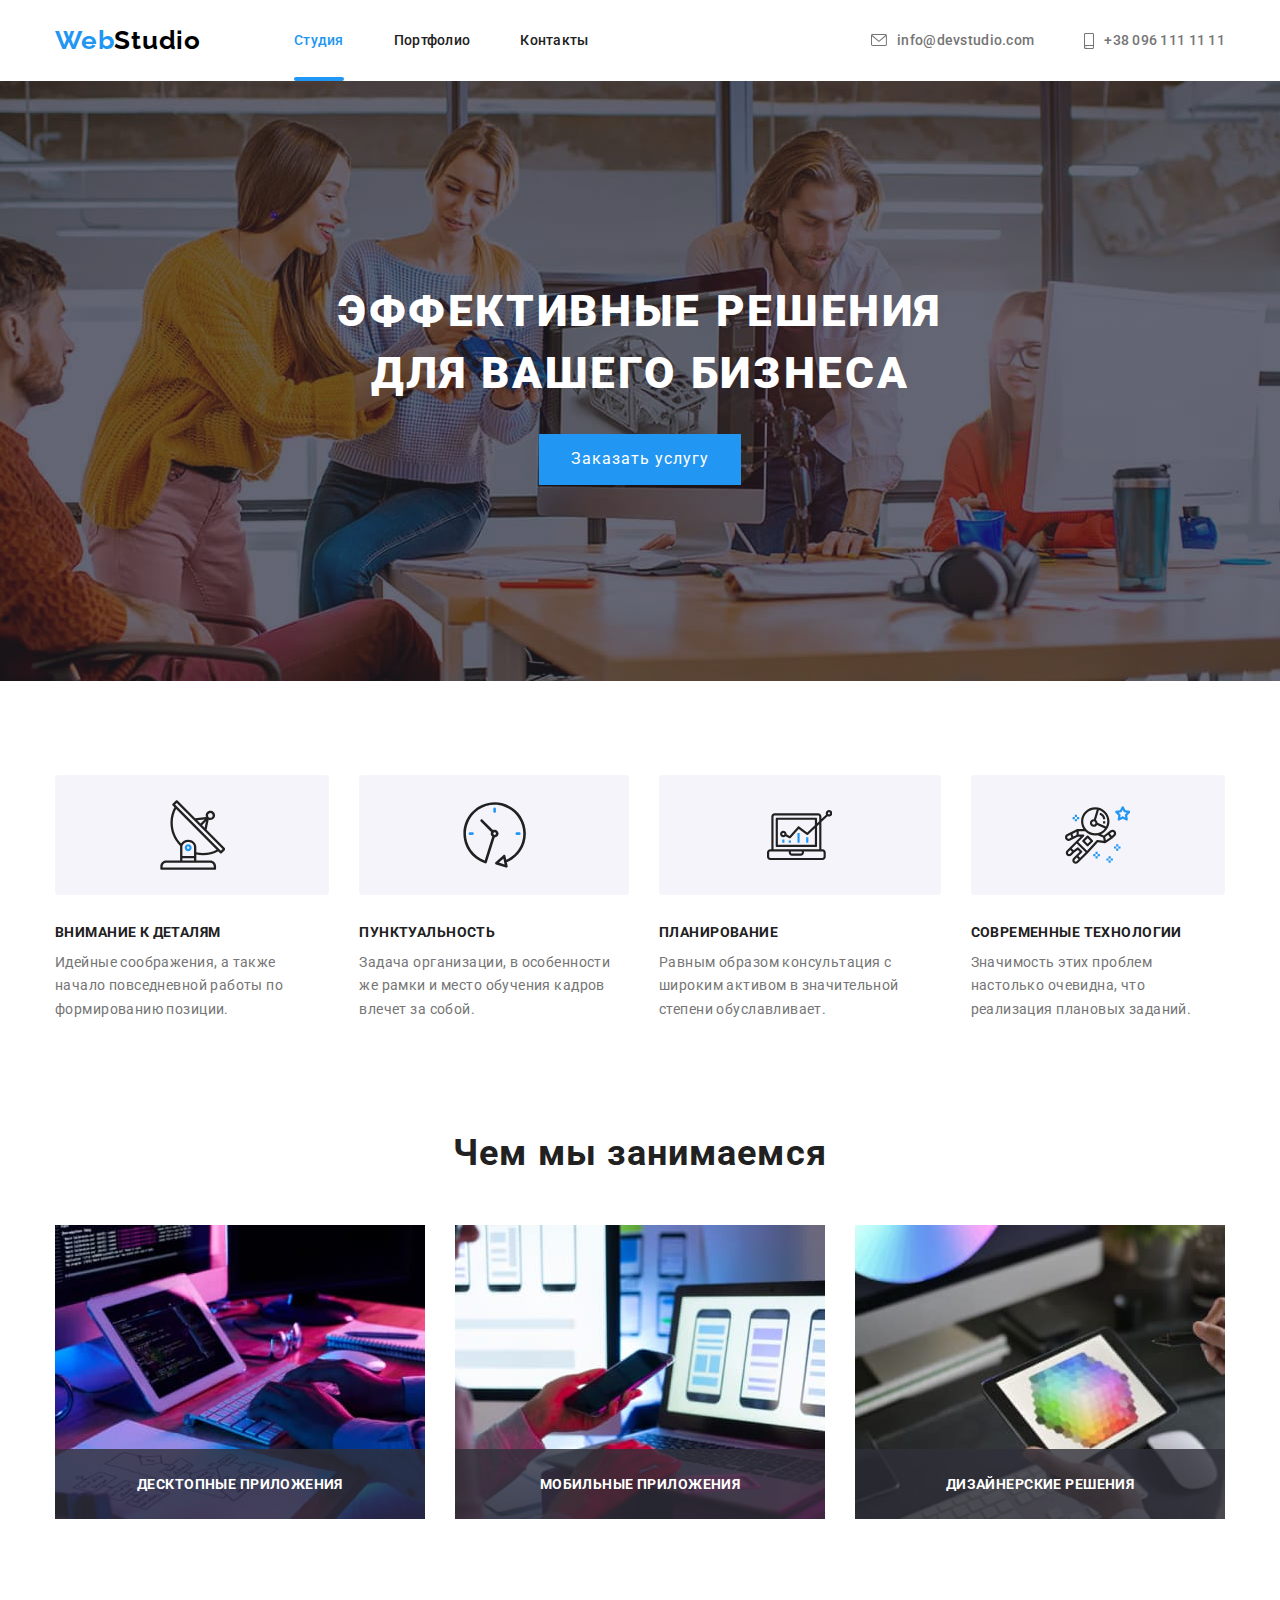
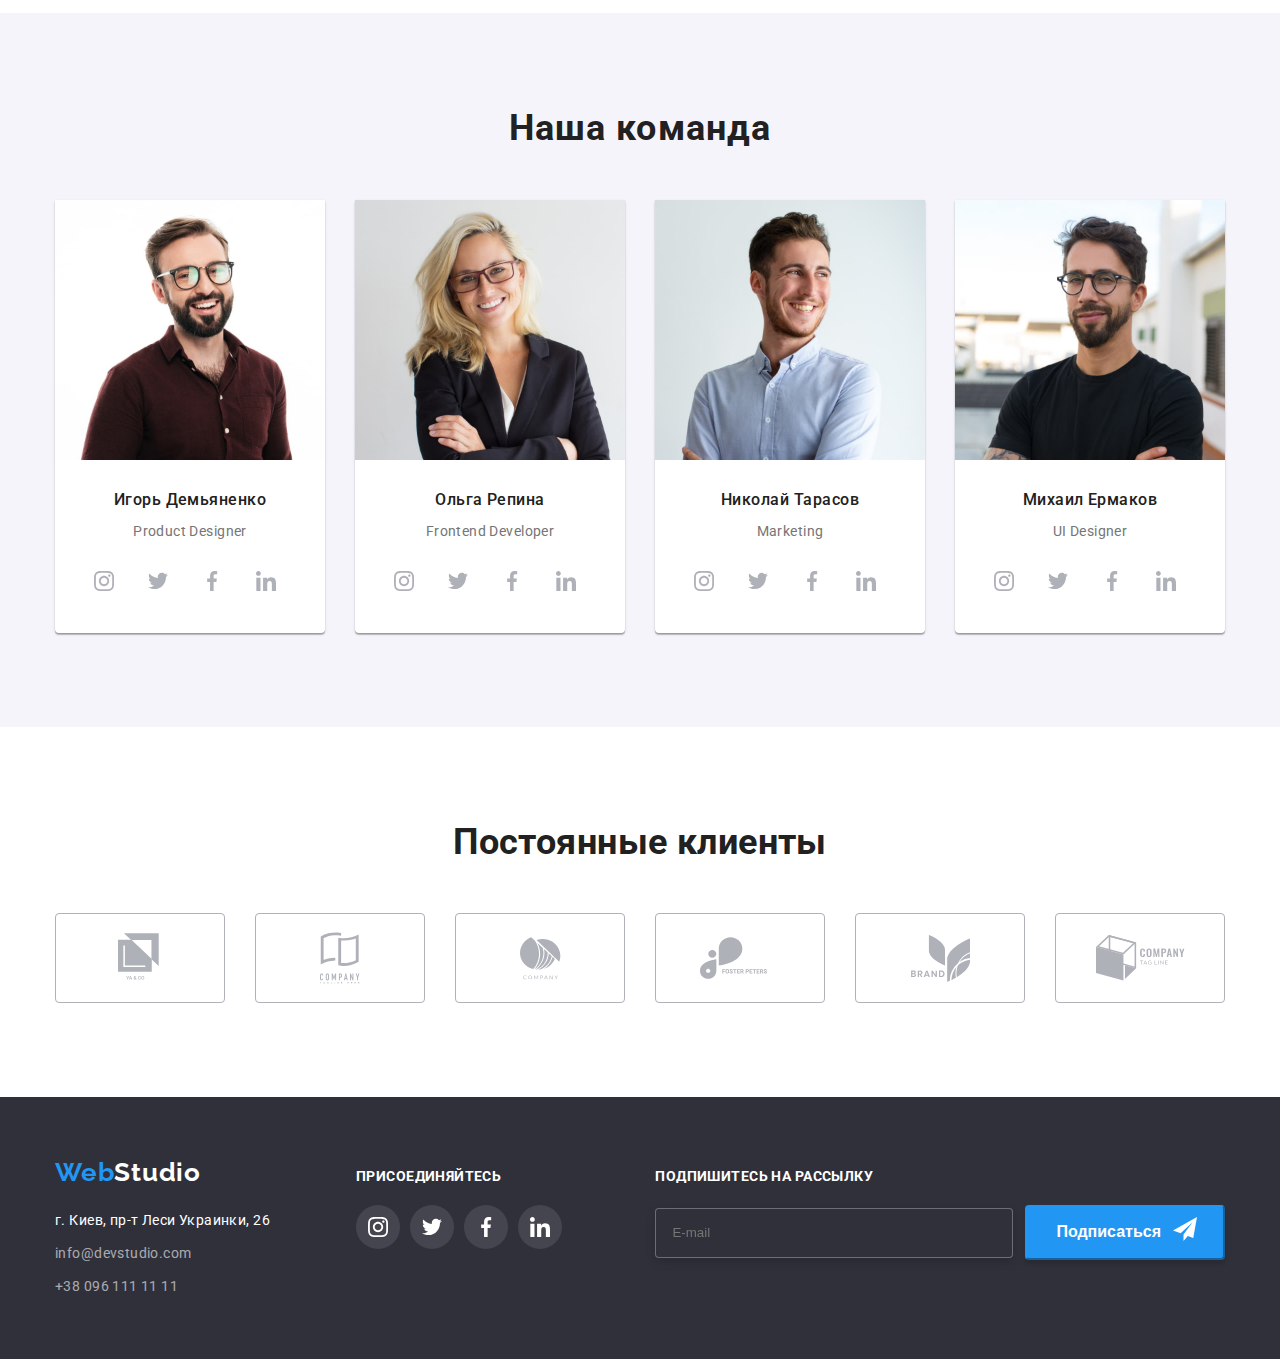
==== index.html @ 31261e6a "start" ====
<!DOCTYPE html>
<html lang="ru">

<head>
    <meta charset="UTF-8">
    <meta name="viewport" content="width=device-width, initial-scale=1.0">
    <link rel="stylesheet" href="node_modules/modern-normalize/modern-normalize.css">
    <link rel="preconnect" href="https://fonts.gstatic.com">
    <link rel="stylesheet"
        href="https://fonts.googleapis.com/css2?family=Oleo+Script&family=Raleway:wght@700&family=Roboto:wght@400;500;700;900&display=swap">
    <link rel="stylesheet" href="./CSS/style.css">
    <title>Cтудия</title>
</head>

<body>
    <!--Шапка сторінки-->
    <header class="header">
        <div class="conteiner">
            <nav class="nav-conteiner">
                <a class="logo-header" href="/"><span class="logo-web">Web</span><span
                        class="logo-studio">Studio</span></a>
                <ul class="nav-links site-nav">
                    <li class="item"><a class="link-header current " href="./index.html">Студия</a></li>
                    <li class="item"><a class="link-header" href="./Portfolio.html">Портфолио</a></li>
                    <li class="item"><a class="link-header" href="">Контакты</a></li>
                </ul>
            </nav>
            <ul class="contacts">
                <li class="item-contacts"><a class="link-contacts" href="mailto:info@devstudio.com">
                        <svg class="item-contacts mailto-icon">
                            <use href="./img/symbol-defs.svg#icon-envelope-hover"></use>
                        </svg>info@devstudio.com</a></li>
                <li class="item-contacts"><a class="link-contacts" href="tell:+380961111111">
                        <svg class="icon-tell">
                            <use href="./img/symbol-defs.svg#icon-smartphone"></use>
                        </svg>+38 096 111 11 11</a></li>
            </ul>
        </div>
    </header>
    <!--Заголовок-->
    <main>
        <section class="hero">
            <div class=" hero-conteiner">
                <div class="heading-conteiner">
                    <h1 class="hero-main">Эффективные решения<br>для вашего бизнеса</h1>
                    <button class="button" type="button" data-modal-open>Заказать услугу</button>
                </div>                
            </div>
        </section>
        <!-- Наші переваги -->
        <section class="advantage">
            <div class="conteiner ">
                <h2 class="visually-hidden"></h2>
                <ul class="advantage-list">
                    <li class="advantage-item">
                        <div class="icon-conteiner">
                            <svg class="icon-advantage">
                                <use href="./img/symbol-defs.svg#icon-Group"></use>
                            </svg>
                        </div>
                        <h3 class="advantage-title">Внимание к деталям</h3>
                        <p class="advantage-essence text">Идейные соображения, а также начало повседневной работы по
                            формированию позиции.</p>
                    </li>
                    <li class="advantage-item">
                        <div class="icon-conteiner">
                            <svg class="icon-advantage">
                                <use href="./img/symbol-defs.svg#icon-clock-1"></use>
                            </svg>
                        </div class="icon-conteiner">
                        <h3 class="advantage-title">Пунктуальность</h3>
                        <p class=" advantage-essence text">Задача организации, в особенности же рамки и место обучения
                            кадров влечет за собой.</p>
                    </li>
                    <li class="advantage-item">
                        <div class="icon-conteiner">
                            <svg class="icon-advantage">
                                <use href="./img/symbol-defs.svg#icon-diagram-1"></use>
                            </svg>
                        </div>
                        <h3 class="advantage-title">Планирование</h3>
                        <p class="advantage-essence text">Равным образом консультация с широким активом в значительной
                            степени обуславливает.</p>
                    </li>
                    <li class="advantage-item">
                        <div class="icon-conteiner">
                            <svg class="icon-advantage">
                                <use href="./img/symbol-defs.svg#icon-astronaut-1"></use>
                            </svg>
                        </div>
                        <h3 class="advantage-title">Современные технологии</h3>
                        <p class="advantage-essence text">Значимость этих проблем настолько очевидна, что реализация
                            плановых заданий.</p>
                    </li>
                </ul>
            </div>
        </section>
        <!-- Чим ми займаємось -->
        <section class="conteiner-work">
            <div class="conteiner conteiner-img">
                <h2 class="work">Чем мы занимаемся</h2>
                <ul class="conteiner-list">
                    <li class="conteiner-item">
                        <div  class="product-actions">
                            <img class="img-example" src="./img/Чем ми занимаємось_1.jpg" width="370" alt="печатає" />                        
                            <h3 class="example">Десктопные приложения</h3>
                        </div>
                    </li>
                    <li class="conteiner-item">
                        <div class="product-actions">
                            <img class="img-example" src="./img/Чем ми занимаємось_2.jpg" width="370" alt="телефон в руках" />                        
                            <h3 class="example">Мобильные приложения</h3>
                        </div>
                    </li>
                    <li class="conteiner-item">
                        <div class="product-actions">
                            <img class="img-example" src="./img/Чем ми занимаємось_3.jpg" width="370" alt="цвітова гама" />                       
                            <h3 class="example">Дизайнерские решения</h3>
                        </div>
                    </li>
                </ul>
            </div>
        </section>
        <section class="team">
            <div class="workers">
                <h2 class="our-team-hidden our-team ">Наша команда</h2>
                <ul class="team-list">
                    <li class="team-hero">
                        <img class="foto" src="./img/наша команда_1.jpg" width="270" alt="Бородатий мужчина" />
                        <h3 class="name">Игорь Демьяненко</h3>
                        <p class="text">Product Designer</p>
                        <div class="network-conteiner">
                            <ul class="team-icons">
                                <li><a class="icon-link" href="#">
                                        <svg class="icon-network">
                                            <use href="./img/symbol-defs.svg#icon-instagram-2"></use>
                                        </svg>
                                    </a>
                                </li>
                                <li><a class="icon-link" href="#">
                                        <svg class="icon-network">
                                            <use href="./img/symbol-defs.svg#icon-twitter-1"></use>
                                        </svg>
                                    </a>
                                </li>
                                <li><a class="icon-link" href="#">
                                        <svg class="icon-network">
                                            <use href="./img/symbol-defs.svg#icon-facebook-1"></use>
                                        </svg>
                                    </a>
                                </li>
                                <li><a class="icon-link" href="#">
                                        <svg class="icon-network">
                                            <use href="./img/symbol-defs.svg#icon-linkedin-1"></use>
                                        </svg>
                                    </a>
                                </li>
                            </ul>
                        </div>
                    </li>
                    <li class="team-hero">
                        <img class="foto" src="./img/наша команда_4.jpg" width="270" alt="Женщина" />
                        <h3 class="name">Ольга Репина</h3>
                        <p class="text">Frontend Developer</p>
                        <div class="network-conteiner">
                            <ul class="team-icons">
                                <li><a class="icon-link" href="#">
                                        <svg class="icon-network">
                                            <use href="./img/symbol-defs.svg#icon-instagram-2"></use>
                                        </svg>
                                    </a>
                                </li>
                                <li><a class="icon-link" href="#">
                                        <svg class="icon-network">
                                            <use href="./img/symbol-defs.svg#icon-twitter-1"></use>
                                        </svg>
                                    </a>
                                </li>
                                <li><a class="icon-link" href="#">
                                        <svg class="icon-network">
                                            <use href="./img/symbol-defs.svg#icon-facebook-1"></use>
                                        </svg>
                                    </a>
                                </li>
                                <li><a class="icon-link" href="#">
                                        <svg class="icon-network">
                                            <use href="./img/symbol-defs.svg#icon-linkedin-1"></use>
                                        </svg>
                                    </a>
                                </li>
                            </ul>
                        </div>
                    </li>
                    <li class="team-hero">
                        <img class="foto" src="./img/наша команда_3.jpg" width="270" alt="Маркетолог" />
                        <h3 class="name">Николай Тарасов</h3>
                        <p class="text">Marketing</p>
                        <div class="network-conteiner">
                            <ul class="team-icons">
                                <li><a class="icon-link" href="#">
                                        <svg class="icon-network">
                                            <use href="./img/symbol-defs.svg#icon-instagram-2"></use>
                                        </svg>
                                    </a>
                                </li>
                                <li><a class="icon-link" href="#">
                                        <svg class="icon-network">
                                            <use href="./img/symbol-defs.svg#icon-twitter-1"></use>
                                        </svg>
                                    </a>
                                </li>
                                <li><a class="icon-link" href="#">
                                        <svg class="icon-network">
                                            <use href="./img/symbol-defs.svg#icon-facebook-1"></use>
                                        </svg>
                                    </a>
                                </li>
                                <li><a class="icon-link" href="#">
                                        <svg class="icon-network">
                                            <use href="./img/symbol-defs.svg#icon-linkedin-1"></use>
                                        </svg>
                                    </a>
                                </li>
                            </ul>
                        </div>
                    </li>
                    <li class="team-hero">
                        <img class="foto" src="./img/наша команда_2.jpg" width="270" alt="Інженер" />
                        <h3 class="name">Михаил Ермаков</h3>
                        <p class="text">UI Designer</p>
                        <div class="network-conteiner">
                            <ul class="team-icons">
                                <li><a class="icon-link" href="#">
                                        <svg class="icon-network">
                                            <use href="./img/symbol-defs.svg#icon-instagram-2"></use>
                                        </svg>
                                    </a>
                                </li>
                                <li><a class="icon-link" href="#">
                                        <svg class="icon-network">
                                            <use href="./img/symbol-defs.svg#icon-twitter-1"></use>
                                        </svg>
                                    </a>
                                </li>
                                <li><a class="icon-link" href="#">
                                        <svg class="icon-network">
                                            <use href="./img/symbol-defs.svg#icon-facebook-1"></use>
                                        </svg>
                                    </a>
                                </li>
                                <li><a class="icon-link" href="#">
                                        <svg class="icon-network">
                                            <use href="./img/symbol-defs.svg#icon-linkedin-1"></use>
                                        </svg>
                                    </a>
                                </li>
                            </ul>
                        </div>
                    </li>
                </ul>
            </div>
        </section>
        <section class="clients">
            <div class="conteiner conteiner-client">
                <h2 class="client-title">Постоянные клиенты</h2>
                <ul class="client-list">
                    <li class="client-item">
                        <a class="client-link" href="#">
                            <svg class="logotype" width="45" height="50">
                                <use href="./img/symbol-defs.svg#icon-logo-1"></use>
                            </svg>
                            </a>
                    </li>
                    <li class="client-item">
                        <a class="client-link" href="#">
                            <svg class="logotype" width="40" height="52">
                                <use href="./img/symbol-defs.svg#icon-logo-2"></use>
                            </svg>
                            </a>
                    </li>
                    <li class="client-item">
                        <a class="client-link" href="#">
                            <svg class="logotype" width="41" height="43">
                                <use href="./img/symbol-defs.svg#icon-logo-3"></use>
                            </svg>
                            </a>
                    </li>
                    <li class="client-item">
                        <a class="client-link" href="#">
                            <svg class="logotype" width="80" height="43">
                                <use href="./img/symbol-defs.svg#icon-logo-4"></use>
                            </svg>
                            </a>
                    </li>
                    <li class="client-item">
                        <a class="client-link" href="#">
                            <svg class="logotype" width="59" height="47">
                                <use href="./img/symbol-defs.svg#icon-logo-5"></use>
                            </svg>
                            </a>
                    </li>
                    <li class="client-item">
                        <a class="client-link" href="#">
                            <svg class="logotype" width="89" height="46">
                                <use href="./img/symbol-defs.svg#icon-logo-6"></use>
                            </svg>
                            </a>
                    </li>
                </ul>
            </div>
        </section>
    </main>
    <!--Футер-->
    <footer class="footer">
        <div class="conteiner conteiner-footer">
            <div class="conteiner-logo">
                <a class="logo-footer" href="/"><span class="logo-web">Web</span><span class="logo">Studio</span></a><br>
                <address class="address">
                    г. Киев, пр-т Леси Украинки, 26
                </address>
                <!-- Контакти -->
                <ul>
                    <li class="mailto"><a class="link-footer " href="mailto:info@devstudio.com">info@devstudio.com</a></li>
                    <li><a class="link-footer" href="tell:+380961111111">+38 096 111 11 11</a></li>
                </ul>
            </div>
            <div class="conteiner-join">
                <p class="join-tatile">присоединяйтесь</p>
                <ul class="joim-item">
                    <li>
                        <a class="icon-link icon-join" href="#">
                            <svg class="icon-network">
                                <use href="./img/symbol-defs.svg#icon-instagram-2"></use>
                            </svg>
                        </a>
                    </li>
                    <li>
                        <a class="icon-link  icon-join" href="#">
                            <svg class="icon-network">
                                <use href="./img/symbol-defs.svg#icon-twitter-1"></use>
                            </svg>
                        </a>
                    </li>
                    <li>
                        <a class="icon-link  icon-join" href="#">
                            <svg class="icon-network">
                                <use href="./img/symbol-defs.svg#icon-facebook-1"></use>
                            </svg>
                        </a>
                    </li>
                    <li>
                        <a class="icon-link  icon-join" href="#">
                            <svg class="icon-network">
                                <use href="./img/symbol-defs.svg#icon-linkedin-1"></use>
                            </svg>
                        </a>
                    </li>
                </ul>
            </div>
            <div class="conteiner-sign">
                <p class="join-tatile">Подпишитесь на рассылку</p>
                <form class="form">
                    <label class="label-text">
                        <div class="imput"><input class="imput-text" type="email" name="username" placeholder="E-mail" /></div>
                    </label>
                <div class="button-sign"><button class="button-futter" type="submit"><p class="sign">Подписаться</p></button>
                    <svg class="icon-fotter" width="24" height="24">
                        <use href="./img/symbol-defs.svg#icon-icon-send-1"></use>
                    </svg>
                </div>
            </div> 
        </div>
    </footer>
    <div class="backdrop is-hidden "data-modal>
        <div class="modal">
            <button class="close" data-modal-close>
                <svg class="close-icon" height="11" width="11">
                    <use href="./img/symbol-defs.svg#icon-vector"></use>
                </svg>
            </button>
            <h2 class="modal-text">Оставьте свои данные, мы вам перезвоним</h2> 
            <div class="form-conteiner">
                <form class="modal-form">
                    <label>
                        <div class="name-text">Имя</div>
                        <div class="imput-conteiner">
                            <input class="imput-modal" type="text" name="usename">
                            <svg class="icon-modal" >
                                <use href="./img/symbol-defs.svg#icon-person-black-18dp-1-1"></use>
                            </svg>
                        </div>
                    </label>
                    <div class="conteiner-tel">
                        <label class="label-conteiner">
                            <div class="name-text">Телефон</div>
                            <div class="imput-conteiner">
                                <input class="imput-modal" type="tel" name="tel">
                                <svg class="icon-modal" >
                                    <use href="./img/symbol-defs.svg#icon-phone-black-18dp-1-1"></use>
                                </svg>
                            </div>
                        </label>
                    </div>
                    <div class="conteiner-email">
                        <label>
                            <div class="name-text">Почта</div>
                            <div class="imput-conteiner">
                                <input class="imput-modal" type="mail" name="mail">
                                <svg class="icon-modal" >
                                    <use href="./img/symbol-defs.svg#icon-email-black-18dp-1-1"></use>
                                </svg>
                            </div>
                        </label> </div>
                    <div class="conteiner-feedbeck">
                        <label>
                            <div class="name-text">Комментарий</div> 
                            <textarea class="textarea" name="feedback" rows="8" placeholder="Введите текст"></textarea>
                        </label>
                    </div>
                        <label class="label-checkbox"> 
                            <input  type="checkbox" name="checkbox"  class="old-checkbox visually-hidden "/>
                            <span class="checkbox-icon"></span>
                            <span class="text-p">Соглашаюсь с рассылкой и принимаю <a class="agreement-link" href="">Условия договора</a></span>   
                        </label>
                    <div class="button-modal"><button class="button-submit" type="submit">
                            <p class="sign">Отправить</p>
                        </button>
                    </div>                
                </form>
            </div>
        </div>
    </div>
    <script src="./js/modal.js"></script>
</body>

</html>
---- CSS/style.css ----
:root {
  /*колір тексту*/
  --main-text-color: #212121;
  --secondary-text-color: #757575;
  --accent-text-color: #2196f3;
  --bgc-accent-text-color: #ffffff;
  --footer-addressbox-text-color: rgba(255, 255, 255, 0.6);
  /*колір фону*/
  --button-bgc: #2196f3;
  --main-bgc: #e5e5e5;
  --secondary-bgc: #f5f4fa;
  --accent-bgc: #2f303a;
  --header-bgc: #ffffff;
}

body {
  background-color: var(--header-bgc);
  color: var(--main-text-color);
  font-family: "Roboto", sans-serif;
  font-size: 14px;
  line-height: 1.71;
  letter-spacing: 0.03em;
  text-transform: none;
  margin: 0;
}

/*--------------------------------------Скрить заголовки h2 і h1-----------------------------------*/
.visually-hidden {
  position: absolute;
  clip: rect(0 0 0 0);
  width: 1px;
  height: 1px;
  margin: -1px;
}
/*--------------------------------------------Общі значення----------------------------------*/
li {
  list-style: none;
}

a {
  text-decoration: none;
}

h1,
h2,
h3,
p {
  margin-top: 0px;
  margin-bottom: 0px;
}

ul {
  margin: 0;
  padding: 0;
  list-style: none;
}

/*--------------------------------------header----------------------------------------------*/
.conteiner {
  display: flex;
  align-items: center;
  width: 1200px;
  padding-left: 15px;
  padding-right: 15px;
  margin-left: auto;
  margin-right: auto;
}

.header {
  display: block;
  padding-top: 25px;
  padding-bottom: 25px;
}

.nav-conteiner {
  display: flex;
  align-items: center;
}

.logo-header {
  font-family: "Raleway";
  font-style: normal;
  font-weight: 700;
  font-size: 26px;
  line-height: 1.2;
  letter-spacing: 0.03em;

  margin-right: 93px;
  margin-left: 0px;
}
.logo-web {
  color: var(--accent-text-color);
}
.logo-studio {
  color: black;
}

.nav-links {
  display: flex;
}

.nav-links > .item:not(:last-child) {
  margin-right: 50px;
}

.site-nav.link-header.current {
  color: var(--accent-text-color);
}

.link-header {
  color: var(--main-text-color);
  font-style: normal;
  font-weight: 500;
  font-size: 14px;
  line-height: 1.14;
  letter-spacing: 0.02em;
  position: relative;
  padding: 33px 0;
}

.link-header:hover,
.link-header:focus {
  color: var(--accent-text-color);
}

.link-contacts {
  color: var(--secondary-text-color);
  font-weight: 500;
  font-size: 14px;
  line-height: 1.1;
  letter-spacing: 0.02em;
  display: flex;
  align-items: center;
}

.link-header::after {
  content: "";

  position: absolute;
  bottom: 0;
  left: 0;
  display: block;
  width: 100%;
  height: 4px;
  border-radius: 2px;
  background-color: var(--button-bgc);
  opacity: 0;

  transition: all 250ms cubic-bezier(0.4, 0, 0.2, 1);
}

.current.link-header::after {
  opacity: 1;
}

.link-contacts:hover,
.link-contacts:focus {
  color: var(--accent-text-color);
  transition: all 250ms cubic-bezier(0.4, 0, 0.2, 1);
}

.link-header.current {
  color: var(--accent-text-color);
}

.contacts {
  display: flex;
  margin-left: auto;
}
.item-contacts:not(:last-child) {
  margin-right: 50px;
}

.page-header {
  border-bottom: 1px solid #ececec;
  display: block;
}

.mailto-icon {
  width: 16px;
  height: 12px;
  margin-right: 10px;
  fill: currentColor;
}

.icon-tell {
  width: 10px;
  height: 16px;
  margin-right: 10px;
  fill: currentColor;
}

/*--------------------------------------hero--------------------------------------------*/

.hero-conteiner {
  margin: 0 auto;
  max-width: 1600px;
}

.hero {
  background: var(--accent-bgc);
  padding: 0;
}
.hero .hero-conteiner {
  background-image: linear-gradient(
      to top left,
      rgba(47, 48, 58, 0.4),
      rgba(47, 48, 58, 0.4)
    ),
    url(../img/Герой.jpg);
  background-position: center;
  height: 600px;
  padding: 200px;
}

.heading-conteiner {
  width: 695px;
  text-align: center;
  margin: 0 auto;
}

.hero-main {
  color: var(--bgc-accent-text-color);
  font-style: normal;
  font-weight: 900;
  font-size: 44px;
  line-height: 1.4;
  letter-spacing: 0.06em;
  text-transform: uppercase;
  margin-bottom: 30px;
}

.button {
  background-color: var(--accent-text-color);
  color: var(--bgc-accent-text-color);
  border-color: #2196f3;
  font-family: inherit;
  font-style: normal;
  font: weight 700;
  font-size: 16px;
  line-height: 1.9;
  align-items: center;
  letter-spacing: 0.06em;
  border-style: none;

  padding-top: 10px;
  padding-right: 32px;
  padding-bottom: 10px;
  padding-left: 32px;
  outline-color: #2196f3;
  cursor: pointer;
}

/*---------------------------наші переваги------------------------------*/

.advantage {
  padding-top: 94px;
}

.advantage-list {
  display: flex;
  padding-left: 0;
}

.advantage-title {
  margin-top: 30px;
  padding: 0;
  margin-bottom: 10px;
}

.advantage-item {
  width: calc((100%-90px) / 4);
  margin-right: 30px;
}

.advantage-item:nth-child(4n) {
  margin-right: 0;
}

.advantage-essence {
  padding: 0;
  margin: 0;
}

.icon-advantage {
  width: 65.32px;
  height: 70px;
}

.icon-conteiner {
  background: #f5f4fa;
  border-radius: 4px;
  display: flex;
  justify-content: center;
  padding-top: 25px;
  padding-bottom: 25px;
}
/*----------------------------------------Чем ми занимаемся------------------------------*/
.conteiner-work {
  padding-top: 94px;
  padding-bottom: 94px;
  display: block;
}

.work {
  color: var(--main-text-color);
  text-align: center;
  font-style: normal;
  font-weight: 700;
  font-size: 36px;
  line-height: 1.2;
  letter-spacing: 0.03em;
  margin-bottom: 50px;
  display: block;
}

.conteiner-img {
  display: block;
}

.conteiner-list {
  display: flex;
  margin-top: 0;
  margin-bottom: 0;
}

.conteiner-item:not(:last-child) {
  margin-right: 30px;
}

.product-actions {
  position: relative;
}

.product-actions > .example {
  position: absolute;

  font-family: "Roboto";
  font-style: normal;
  font-weight: bold;
  font-size: 14px;
  line-height: 16px;
  text-align: center;
  letter-spacing: 0.03em;
  text-transform: uppercase;
  color: #ffffff;

  padding: 27px 0;

  width: 100%;
  height: 70px;

  background: rgba(47, 48, 58, 0.8);

  bottom: 0;
  right: 0;
  margin: 0;
}

.img-example {
  display: block;
}

/*------------------------------------------команда-------------------------------------*/
.team {
  background: var(--secondary-bgc);
  padding-top: 94px;
  padding-bottom: 94px;
}
.our-team {
  color: var(--main-text-color);
  font-style: normal;
  font-weight: 700;
  font-size: 36px;
  line-height: 1.2;
  text-align: center;
  letter-spacing: 0.03em;
}

h3 {
  color: var(--main-text-color);
  font-weight: 700;
  font-size: 14px;
  line-height: 1.1;
  letter-spacing: 0.03em;
  text-transform: uppercase;
}

.text {
  color: var(--secondary-text-color);
  font-style: normal;
  font-weight: 400;
  font-size: 14px;
  line-height: 1.7;
  letter-spacing: 0.03em;
  padding-bottom: 16px;
}

.team-hero {
  background: url(4853.jpg);
  border-radius: 0px;
  text-align: center;
}
.name {
  font-style: normal;
  font-weight: 500;
  font-size: 16px;
  line-height: 1.2;
  text-align: center;
  letter-spacing: 0.03em;
  text-transform: capitalize;
  margin-bottom: 10px;
}

.workers {
  display: block;
  width: 1200px;
  padding-left: 15px;
  padding-right: 15px;
  margin-left: auto;
  margin-right: auto;
}

.our-team-hidden {
  display: block;
  margin-bottom: 50px;
}

.team-list {
  display: flex;
}

.team-hero:not(:last-child) {
  margin-right: 30px;
}

* {
  box-sizing: border-box;
}

.foto {
  display: block;
  max-width: 100%;
  height: auto;
  margin-bottom: 30px;
}

.team-hero {
  width: 270px;
  margin-left: auto;
  margin-right: auto;
  background: #ffffff;
  box-shadow: 0px 1px 3px rgba(0, 0, 0, 0.12), 0px 1px 1px rgba(0, 0, 0, 0.14),
    0px 2px 1px rgba(0, 0, 0, 0.2);
  border-radius: 0px 0px 4px 4px;
}

.card.flex-start-aligned {
  align-items: flex-start;
}
.team-icons {
  display: inline-flex;
  justify-content: center;
}

.icon-network {
  width: 20px;
  height: 20px;

  fill: currentColor;
}

.icon-link {
  display: inline-flex;
  width: 44px;
  height: 44px;
  border-radius: 50%;
  align-items: center;
  background-position: center;
  justify-content: center;
  color: #afb1b8;
  margin-right: 10px;
}

.icon-link:hover,
.icon-link:focus {
  background-color: var(--accent-text-color);
  color: #ffffff;
  transition: all 250ms cubic-bezier(0.4, 0, 0.2, 1);
}

.network-conteiner {
  padding-bottom: 30px;
  display: flex;
  justify-content: center;
}

/*--------------------------------Клієнти--------------------------------*/

.clients {
  padding-top: 94px;
  padding-bottom: 94px;
}

.client-title {
  font-weight: 700;
  font-size: 36px;
  line-height: 1.17;
  text-align: center;
}

.conteiner-client {
  display: block;
}

.client-list {
  display: flex;
  justify-content: space-between;
  align-items: center;
  margin-top: 50px;
}

.client-link {
  display: inline-flex;
  justify-content: center;
  align-items: center;
  width: 170px;
  height: 90px;
  border: 1px solid #afb1b8;
  border-radius: 4px;

  fill: #afb1b8;
}

.client-link:hover,
.logotype:hover,
.client-link:focus,
.logotype:focus {
  border-color: 1px solid var(--button-bgc);
  color: var(--button-bgc);
  outline: none;
  fill: var(--button-bgc);

  transition: all 250ms cubic-bezier(0.4, 0, 0.2, 1);
}

/*-------------------------------Footer------------------------------------*/
.footer {
  background-color: var(--accent-bgc);
  font-size: 14px;
  line-height: 1.7;
  padding-top: 60px;
  padding-bottom: 60px;
}

.conteiner-footer {
  display: block;
}

.logo {
  color: var(--bgc-accent-text-color);
}

.logo-footer {
  font-family: "Raleway";
  font-style: normal;
  font-weight: 700;
  font-size: 26px;
  line-height: 1.2;
  letter-spacing: 0.03em;
  margin-bottom: 20px;
}

.address {
  color: var(--bgc-accent-text-color);
  font-style: normal;
  font-weight: 400;
  font-size: 14px;
  line-height: 1.7;
  letter-spacing: 0.03em;
  margin-top: 20px;
  margin-bottom: 9px;
  text-decoration: none;
}

.address:last-child {
  margin-bottom: 0;
}

.link-footer {
  color: var(--footer-addressbox-text-color);
  font-style: normal;
  font-weight: 400;
  font-size: 14px;
  line-height: 1.7;
  letter-spacing: 0.03em;
}

.mailto {
  margin-bottom: 9px;
}

.conteiner-join {
  display: block;
  justify-content: center;
}

.conteiner-logo {
  width: 231px;
  margin-right: 70px;
  padding: 0;
}

.joim-item {
  display: flex;
}

.join-tatile {
  font-weight: 700;
  font-size: 14px;
  line-height: 1.14;
  letter-spacing: 0.03em;
  text-transform: uppercase;
  color: #ffffff;
  margin-bottom: 20px;
}

.conteiner-footer {
  display: flex;
  align-items: baseline;
}

.icon-join {
  background-color: rgba(255, 255, 255, 0.1);
  color: #ffffff;
}

.conteiner-sign {
  margin-left: auto;
}

.imput-text {
  font-family: 400px;

  width: 358px;
  height: 50px;

  padding-left: 16px;
  border: 1px solid rgba(255, 255, 255, 0.3);
  box-sizing: border-box;
  filter: drop-shadow(0px 4px 4px rgba(0, 0, 0, 0.15));
  border-radius: 4px;
  background: #2f303a;
  transition-property: border-color;
  transition-duration: 250ms;
  transition-timing-function: cubic-bezier(0.4, 0, 0.2, 1);
  color: var(--bgc-accent-text-color);
}

.imput-text:focus {
  outline: none;
  border-color: var(--button-bgc);
}

.button-futter {
  background: #2196f3;
  box-shadow: 0px 4px 4px rgba(0, 0, 0, 0.15);
  border-radius: 4px;
  padding-top: 10px;
  padding-bottom: 10px;
  padding-left: 29px;
  padding-right: 62px;
  cursor: pointer;
  border-color: #2196f3;
  outline-color: #2196f3;
}

.imput {
  margin-right: 12px;
}

.button-sign {
  position: relative;
  cursor: pointer;
}

.icon-fotter {
  position: absolute;
  left: 148px;
  top: 0;

  transform: translateY(50%);
  fill: #fff;
}

.sign {
  padding: 0;
  font-style: normal;
  font-weight: 700;
  font-size: 16px;
  line-height: 1.9;
  color: #ffffff;
}

.form {
  display: flex;
  align-items: baseline;
}

/*-----------------------------Портфолио--------------------------------*/

/*-------------------------------------------кнопки------------------------------------------------*/

.conteiner-button {
  margin-left: auto;
  margin-right: auto;
}

.main-button {
  display: flex;
  margin-left: auto;
  margin-right: auto;
  padding-bottom: 50px;
}

.button-item:not(:last-child) {
  margin-right: 8px;
}

.button-portfolio {
  font-family: inherit;
  padding-left: 22px;
  padding-right: 22px;
  padding-top: 8px;
  padding-bottom: 8px;
  border-radius: 4px;

  font-family: Roboto;
  font-style: normal;
  font-weight: 500;
  font-size: 16px;
  line-height: 1.6;
  text-align: center;
  letter-spacing: 0.03em;
  color: #212121;
  border-style: none;
}

.button-portfolio:hover,
.button-portfolio:focus {
  color: var(--bgc-accent-text-color);
  background-color: var(--button-bgc);

  transition: all 250ms cubic-bezier(0.4, 0, 0.2, 1);
}

.text-portfolio {
  font-style: normal;
  font-weight: 400;
  font-size: 16px;
  line-height: 1.9;
  color: var(--secondary-text-color);
}

.title {
  font-family: "Roboto";
  font-style: normal;
  font-weight: 700;
  font-size: 18px;
  line-height: 2;
  letter-spacing: 0.06em;
  color: var(--main-text-color);
}

.foto-list {
  flex-wrap: wrap;
  display: flex;
  padding-bottom: 94px;
}

.foto-item {
  flex-basis: (calc(100%-60px) / 3);
  border: 1px solid #eeeeee;
  margin-right: 30px;
  margin-bottom: 30px;
  width: 370px;
  box-sizing: border-box;
}

.link-portfolio:hover,
.link-portfolio:focus {
  box-shadow: 0px 1px 1px rgba(0, 0, 0, 0.12), 0px 4px 4px rgba(0, 0, 0, 0.06),
    1px 4px 6px rgba(0, 0, 0, 0.16);
  outline: none;

  transition: all 250ms cubic-bezier(0.4, 0, 0.2, 1);
}

.link-portfolio {
  display: block;
  text-decoration: none;
}

.foto-item:nth-child(3n) {
  margin-right: 0;
}

.foto-item:nth-last-child(-n + 3) {
  margin-bottom: 0;
}

.conteiner-foto {
  width: 1200px;
  padding-left: 15px;
  padding-right: 15px;
  margin-left: auto;
  margin-right: auto;
}

.conteiner-text {
  padding: 20px 24px;
}

.logo-footer {
  font-family: "Raleway";
  font-style: 500;
  font-weight: 700;
  font-size: 26px;
  line-height: 1.2;
  letter-spacing: 0.03em;
}

.portfolio-main {
  padding-top: 94px;
  padding-bottom: 94px;
}

.link-portfolio:hover .overlay,
.link-portfolio:focus .overlay {
  transform: translateY(0%);
}

.overlay {
  position: absolute;
  width: 100%;
  height: 100%;
  left: 0;
  top: 0;
  padding: 63px 24px;
  background: rgba(33, 150, 243, 0.9);

  transform: translateY(100%);
  transition: all 250ms cubic-bezier(0.4, 0, 0.2, 1);
}

.overlay > p {
  color: #fff;
  font-size: 18px;
}

.overlay-conteiner {
  position: relative;
  overflow: hidden;
}

.backdrop {
  position: fixed;
  top: 0;
  left: 0;
  right: 0;
  bottom: 0;

  background-color: rgba(0, 0, 0, 0.2);
}

.modal {
  position: absolute;
  top: 50%;
  left: 50%;
  width: 528px;
  height: 581px;
  background-color: #ffff;
  box-shadow: 0px 1px 3px rgba(0, 0, 0, 0.12), 0px 1px 1px rgba(0, 0, 0, 0.14),
    0px 2px 1px rgba(0, 0, 0, 0.2);
  border-radius: 4px;
  transform: translate(-50%, -50%) scale(1);
  transition-property: transform, scale;
  transition-duration: 500ms;
  transition-timing-function: cubic-bezier(0.4, 0, 0.2, 1);
}

.is-hidden {
  opacity: 0;
  pointer-events: none;
}

.close {
  position: absolute;
  top: 8px;
  right: 8px;
  width: 30px;
  height: 30px;
  border-radius: 50%;
  border: 1px solid rgba(0, 0, 0, 0.1);
  background: #ffff;
  cursor: pointer;
  outline: none;
}

.close-icon:focus,
.close-icon:hover {
  fill: #2196f3;
}

.modal-text {
  margin-bottom: 12px;
  margin-top: 40px;
  text-align: center;

  font-style: normal;
  font-weight: 700px;
  font-size: 20px;
  line-height: 1.15;

  letter-spacing: 0.03em;

  color: #212121;
}

.form-conteiner {
  margin-left: 40px;
  margin-right: 40px;
  margin-bottom: 20px;
}

.imput-modal {
  width: 100%;

  margin-bottom: 10px;
  border: 1px solid rgba(33, 33, 33, 0.2);
  box-sizing: border-box;
  border-radius: 4px;
  padding-top: 12px;
  padding-left: 42px;
  padding-bottom: 12px;
  transition-property: fill;
  transition-duration: 250ms;
  transition-timing-function: cubic-bezier(0.4, 0, 0.2, 1);
}

.imput-conteiner {
  position: relative;
}

.icon-modal {
  position: absolute;
  top: 0;
  left: 15px;
  transform: translateY(65%);
  transition-property: fill;
  transition-duration: 250ms;
  transition-timing-function: cubic-bezier(0.4, 0, 0.2, 1);
  width: 18px;
  height: 18px;
}

.imput-modal:focus {
  border-color: #2196f3;
  outline: none;
}

.imput-modal:focus + .icon-modal {
  fill: #2196f3;
}

.textarea {
  width: 448px;
  height: 120px;
  resize: none;
  border: 1px solid rgba(33, 33, 33, 0.2);
  box-sizing: border-box;
  border-radius: 4px;
  padding: 12px 16px;
  margin-bottom: 20px;
  transition-property: fill;
  transition-duration: 250ms;
  transition-timing-function: cubic-bezier(0.4, 0, 0.2, 1);
}

.textarea::placeholder {
  font-family: Roboto;
  font-style: normal;
  font-weight: 400px;
  font-size: 12px;
  line-height: 1.2;
  letter-spacing: 0.01em;

  color: rgba(117, 117, 117, 0.5);
}

.textarea:focus {
  border: 1px solid #2196f3;
  border-radius: 4px;
  outline: none;
}

.label-checkbox {
  display: block;

  margin-bottom: 31px;
  position: relative;
}

.checkbox-icon {
  width: 15px;
  height: 15px;
  border: 2px solid black;
  border-radius: 2px;
  cursor: pointer;
  display: inline-block;
  position: absolute;
  left: 12px;
  top: 50%;
  transform: translateY(-50%);
}

.text-p {
  margin-left: 37px;
}

.old-checkbox:checked + .checkbox-icon {
  background-color: var(--button-bgc);
  border-color: var(--button-bgc);
  background-image: url(../img/Vector1.svg);
  background-size: contain;
  background-origin: border-box;
  fill: #fff;
  width: 15px;
  height: 15px;
  background-repeat: no-repeat;
}

.text-checkbox {
  margin-left: 31px;
}

.button-modal {
  display: flex;
  justify-content: center;
}

.button-submit {
  padding: 10px 55px;
  background: #2196f3;
  box-shadow: 0px 4px 4px rgba(0, 0, 0, 0.15);
  border-radius: 4px;
  border-color: #2196f3;
  outline-color: var(--main-bgc);
  cursor: pointer;
}

.name-text {
  font-style: normal;
  font-weight: 400px;
  font-size: 12px;
  line-height: 1.2;

  letter-spacing: 0.01em;

  color: #757575;
  margin-bottom: 4px;
}

.agreement-link {
  text-decoration-line: underline;
  color: var(--accent-text-color);
}
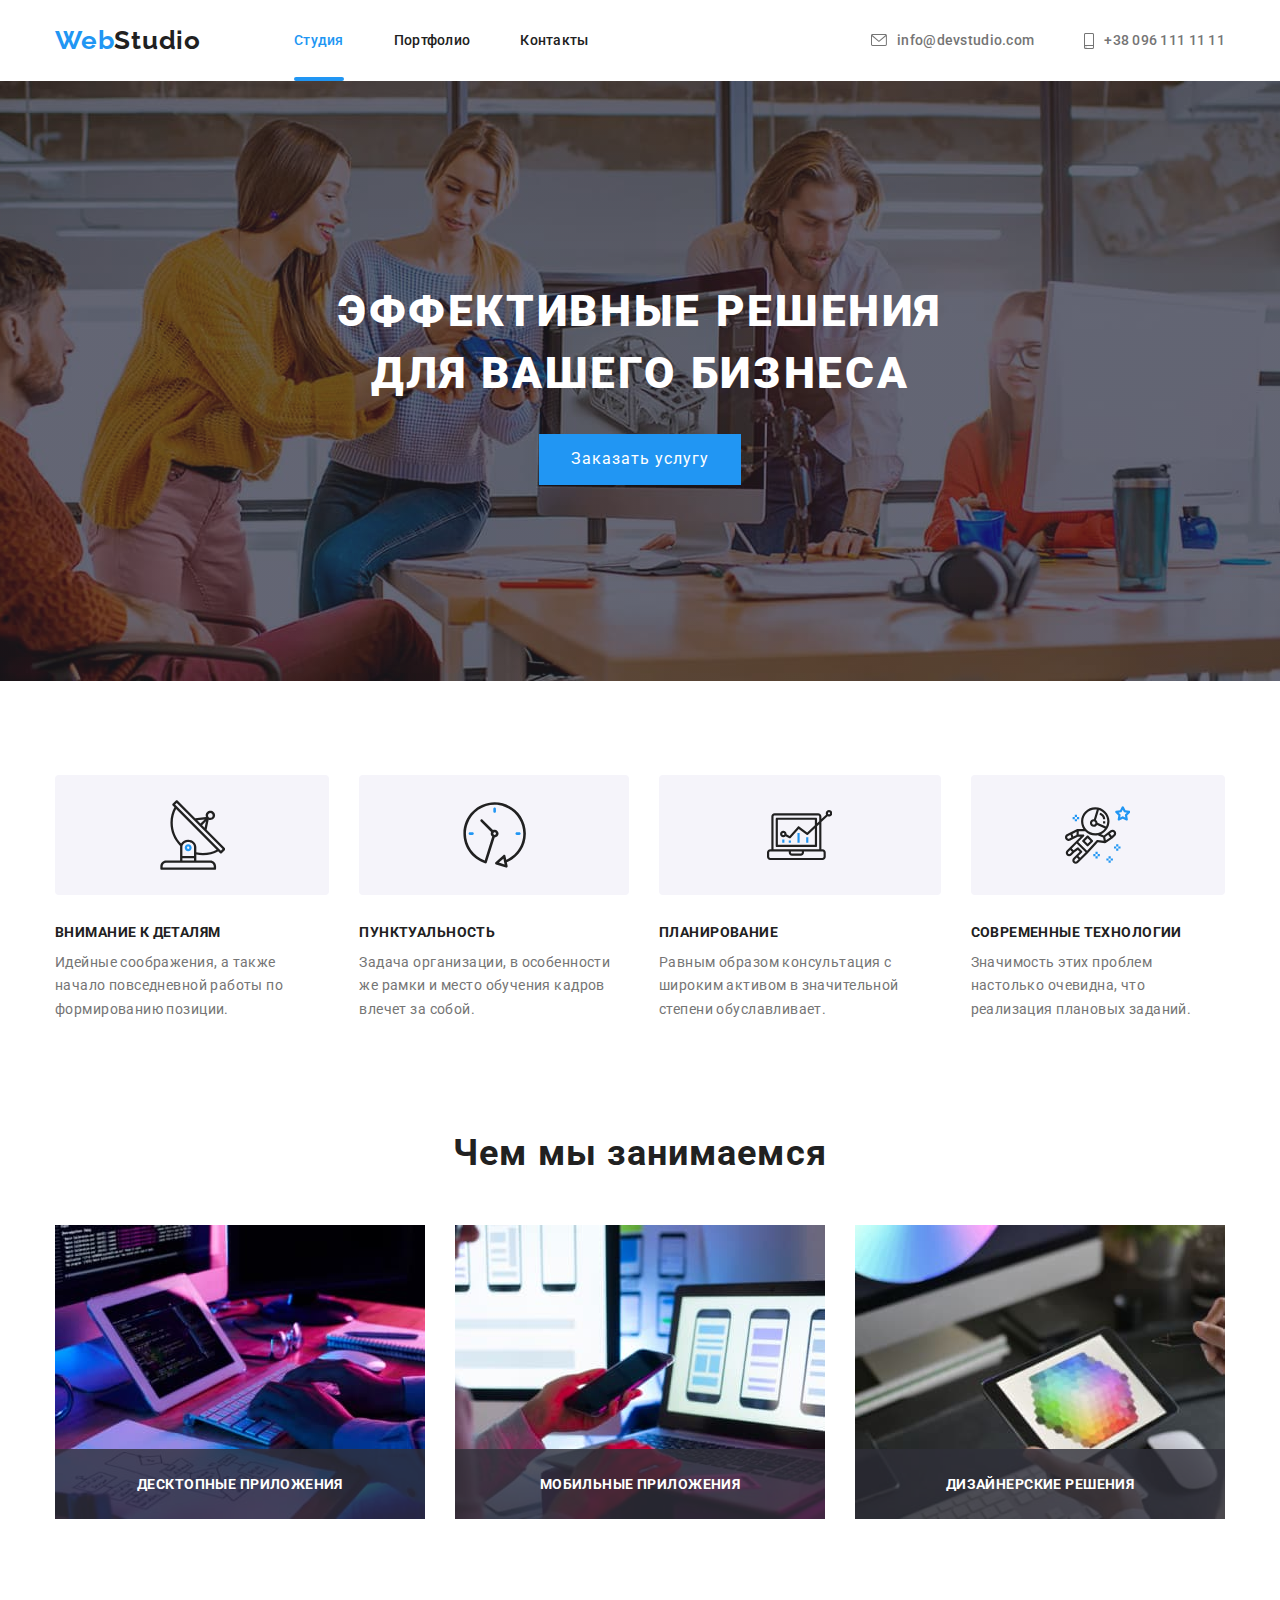
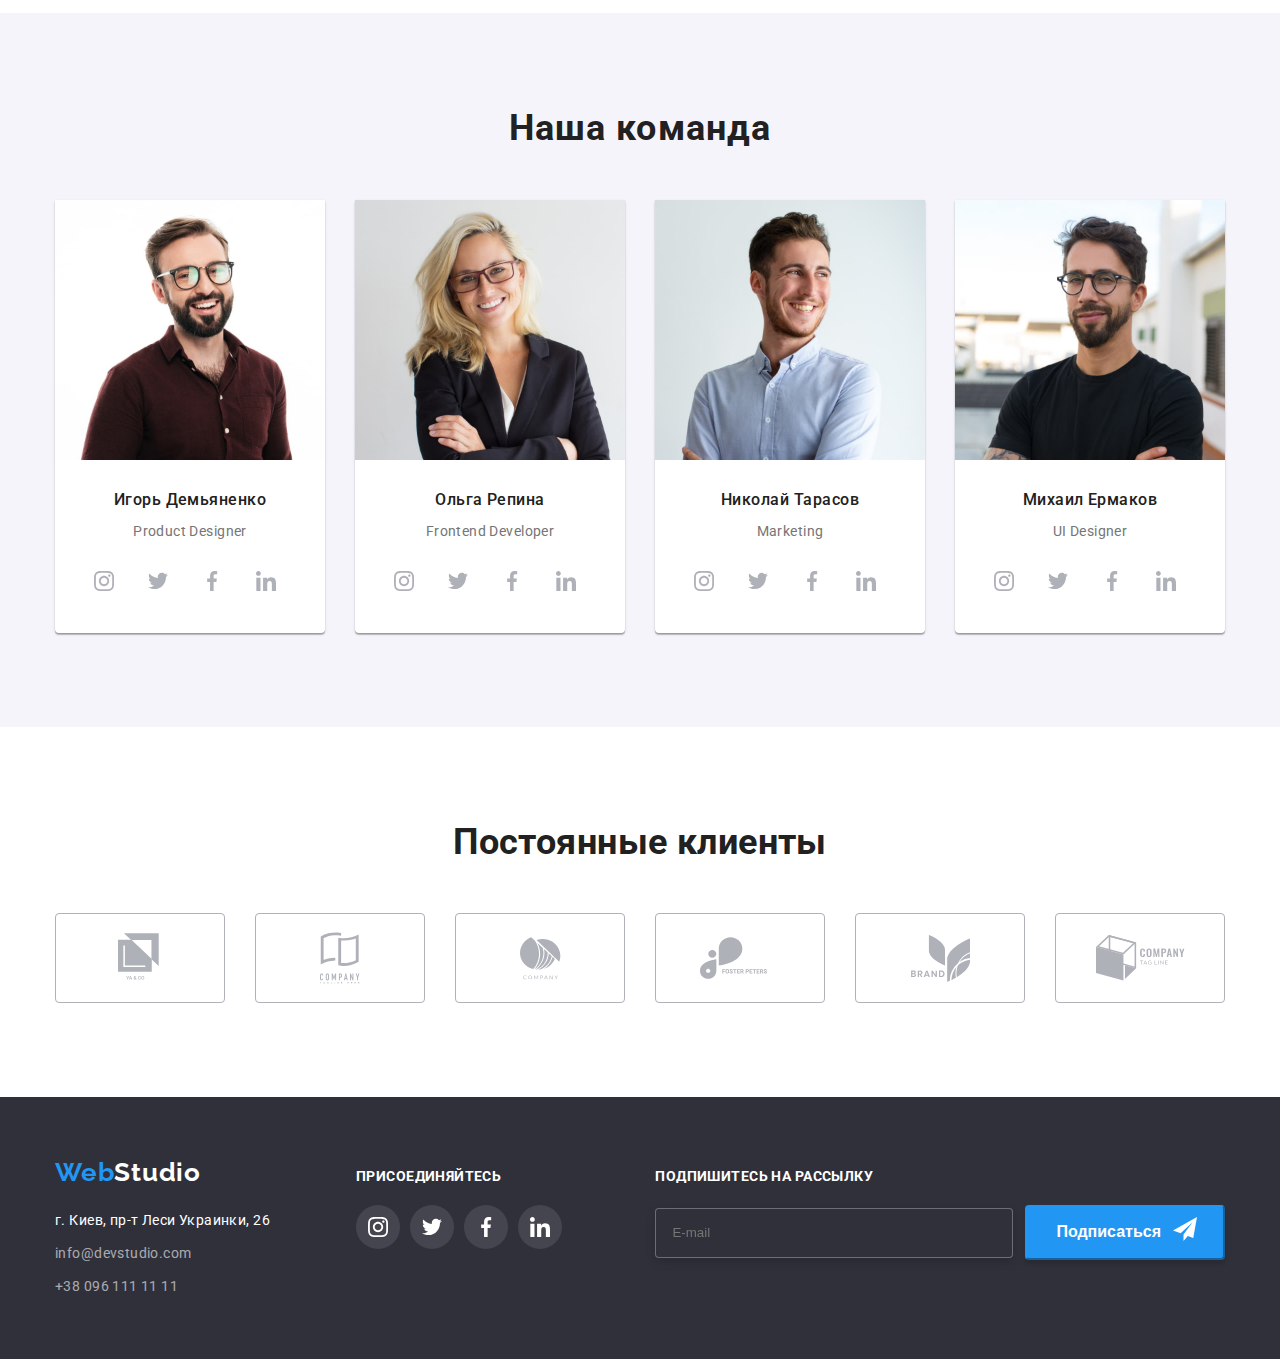
==== commit 981118de: "3" ====
--- a/index.html
+++ b/index.html
@@ -8,7 +8,7 @@
     <link rel="preconnect" href="https://fonts.gstatic.com">
     <link rel="stylesheet"
         href="https://fonts.googleapis.com/css2?family=Oleo+Script&family=Raleway:wght@700&family=Roboto:wght@400;500;700;900&display=swap">
-    <link rel="stylesheet" href="./CSS/style.css">
+    <link rel="stylesheet" href="./css/main.min.css">
     <title>Cтудия</title>
 </head>
 
--- a/css/main.min.css
+++ b/css/main.min.css
@@ -0,0 +1,2 @@
+:root{--main-text-color: #212121;--secondary-text-color: #757575;--accent-text-color: #2196f3;--bgc-accent-text-color: #ffffff;--footer-addressbox-text-color: rgba(255, 255, 255, 0.6);--button-bgc: #2196f3;--main-bgc: #e5e5e5;--secondary-bgc: #f5f4fa;--accent-bgc: #2f303a;--header-bgc: #ffffff;--bgc: #2196f3;--checkbox-color: #212121;--icon-link: #afb1b8}body{background-color:var(--header-bgc);color:var(--main-text-color);font-family:"Roboto", sans-serif;font-size:14px;line-height:1.71;letter-spacing:0.03em;text-transform:none;margin:0}.visually-hidden{position:absolute;clip:rect(0 0 0 0);width:1px;height:1px;margin:-1px}li{list-style:none}a{text-decoration:none}h1,h2,h3,p{margin-top:0px;margin-bottom:0px}ul{margin:0;padding:0;list-style:none}.conteiner{display:-webkit-box;display:-ms-flexbox;display:flex;-webkit-box-align:center;-ms-flex-align:center;align-items:center;width:1200px;padding-left:15px;padding-right:15px;margin-left:auto;margin-right:auto}.header{display:block;padding-top:25px;padding-bottom:25px}.nav-conteiner{display:-webkit-box;display:-ms-flexbox;display:flex;-webkit-box-align:center;-ms-flex-align:center;align-items:center}.logo-header{font-family:"Raleway";font-style:normal;font-weight:700;font-size:26px;line-height:1.2;letter-spacing:0.03em;margin-right:93px;margin-left:0px}.logo-web{color:var(--accent-text-color)}.logo-studio{color:var(--main-text-color)}.nav-links{display:-webkit-box;display:-ms-flexbox;display:flex}.nav-links>.item:not(:last-child){margin-right:50px}.site-nav.link-header.current{color:var(--accent-text-color)}.link-header{color:var(--main-text-color);font-style:normal;font-weight:500;font-size:14px;line-height:1.14;letter-spacing:0.02em;position:relative;padding:33px 0}.link-header:hover,.link-header:focus{color:var(--accent-text-color)}.link-contacts{color:var(--secondary-text-color);font-weight:500;font-size:14px;line-height:1.1;letter-spacing:0.02em;display:-webkit-box;display:-ms-flexbox;display:flex;-webkit-box-align:center;-ms-flex-align:center;align-items:center}.link-header::after{content:"";position:absolute;bottom:0;left:0;display:block;width:100%;height:4px;border-radius:2px;background-color:var(--button-bgc);opacity:0;-webkit-transition:all 250ms cubic-bezier(0.4, 0, 0.2, 1);transition:all 250ms cubic-bezier(0.4, 0, 0.2, 1)}.current.link-header::after{opacity:1}.link-contacts:hover,.link-contacts:focus{color:var(--accent-text-color);-webkit-transition:all 250ms cubic-bezier(0.4, 0, 0.2, 1);transition:all 250ms cubic-bezier(0.4, 0, 0.2, 1)}.link-header.current{color:var(--accent-text-color)}.contacts{display:-webkit-box;display:-ms-flexbox;display:flex;margin-left:auto}.item-contacts:not(:last-child){margin-right:50px}.portfolio-header{border-bottom:1px solid #ececec;display:block}.mailto-icon{width:16px;height:12px;margin-right:10px;fill:currentColor}.icon-tell{width:10px;height:16px;margin-right:10px;fill:currentColor}.hero-conteiner{margin:0 auto;max-width:1600px}.hero{background:var(--accent-bgc);padding:0}.hero .hero-conteiner{background-image:-webkit-gradient(linear, right bottom, left top, from(rgba(47,48,58,0.4)), to(rgba(47,48,58,0.4))),url(../img/Герой.jpg);background-image:linear-gradient(to top left, rgba(47,48,58,0.4), rgba(47,48,58,0.4)),url(../img/Герой.jpg);background-position:center;height:600px;padding:200px}.heading-conteiner{width:695px;text-align:center;margin:0 auto}.hero-main{color:var(--bgc-accent-text-color);font-style:normal;font-weight:900;font-size:44px;line-height:1.4;letter-spacing:0.06em;text-transform:uppercase;margin-bottom:30px}.button{background-color:var(--button-bgc);color:var(--bgc-accent-text-color);border-color:var(--button-bgc);font-family:inherit;font-style:normal;font:weight 700;font-size:16px;line-height:1.9;-webkit-box-align:center;-ms-flex-align:center;align-items:center;letter-spacing:0.06em;border-style:none;padding-top:10px;padding-right:32px;padding-bottom:10px;padding-left:32px;outline-color:var(--bgc);cursor:pointer}.advantage{padding-top:94px}.advantage-list{display:-webkit-box;display:-ms-flexbox;display:flex;padding-left:0}.advantage-title{margin-top:30px;padding:0;margin-bottom:10px}.advantage-item{width:calc((100%-90px) / 4);margin-right:30px}.advantage-item:nth-child(4n){margin-right:0}.advantage-essence{padding:0;margin:0}.icon-advantage{width:65.32px;height:70px}.icon-conteiner{background:var(--secondary-bgc);border-radius:4px;display:-webkit-box;display:-ms-flexbox;display:flex;-webkit-box-pack:center;-ms-flex-pack:center;justify-content:center;padding-top:25px;padding-bottom:25px}.conteiner-work{padding-top:94px;padding-bottom:94px;display:block}.work{color:var(--main-text-color);text-align:center;font-style:normal;font-weight:700;font-size:36px;line-height:1.2;letter-spacing:0.03em;margin-bottom:50px;display:block}.conteiner-img{display:block}.conteiner-list{display:-webkit-box;display:-ms-flexbox;display:flex;margin-top:0;margin-bottom:0}.conteiner-item:not(:last-child){margin-right:30px}.product-actions{position:relative}.product-actions>.example{position:absolute;font-style:normal;font-weight:bold;font-size:14px;line-height:16px;text-align:center;letter-spacing:0.03em;text-transform:uppercase;color:var(--bgc-accent-text-color);padding:27px 0;width:100%;height:70px;background:rgba(47,48,58,0.8);bottom:0;right:0;margin:0}.img-example{display:block}.team{background:var(--secondary-bgc);padding-top:94px;padding-bottom:94px}.our-team{color:var(--main-text-color);font-style:normal;font-weight:700;font-size:36px;line-height:1.2;text-align:center;letter-spacing:0.03em}h3{color:var(--main-text-color);font-weight:700;font-size:14px;line-height:1.1;letter-spacing:0.03em;text-transform:uppercase}.text{color:var(--secondary-text-color);font-style:normal;font-weight:400;font-size:14px;line-height:1.7;letter-spacing:0.03em;padding-bottom:16px}.team-hero{background:url(4853.jpg);border-radius:0px;text-align:center}.name{font-style:normal;font-weight:500;font-size:16px;line-height:1.2;text-align:center;letter-spacing:0.03em;text-transform:capitalize;margin-bottom:10px}.workers{display:block;width:1200px;padding-left:15px;padding-right:15px;margin-left:auto;margin-right:auto}.our-team-hidden{display:block;margin-bottom:50px}.team-list{display:-webkit-box;display:-ms-flexbox;display:flex}.team-hero:not(:last-child){margin-right:30px}*{-webkit-box-sizing:border-box;box-sizing:border-box}.foto{display:block;max-width:100%;height:auto;margin-bottom:30px}.team-hero{width:270px;margin-left:auto;margin-right:auto;background:var(--bgc-accent-text-color);-webkit-box-shadow:0px 1px 3px rgba(0,0,0,0.12),0px 1px 1px rgba(0,0,0,0.14),0px 2px 1px rgba(0,0,0,0.2);box-shadow:0px 1px 3px rgba(0,0,0,0.12),0px 1px 1px rgba(0,0,0,0.14),0px 2px 1px rgba(0,0,0,0.2);border-radius:0px 0px 4px 4px}.card.flex-start-aligned{-webkit-box-align:start;-ms-flex-align:start;align-items:flex-start}.team-icons{display:-webkit-inline-box;display:-ms-inline-flexbox;display:inline-flex;-webkit-box-pack:center;-ms-flex-pack:center;justify-content:center}.icon-network{width:20px;height:20px;fill:currentColor}.icon-link{display:-webkit-inline-box;display:-ms-inline-flexbox;display:inline-flex;width:44px;height:44px;border-radius:50%;-webkit-box-align:center;-ms-flex-align:center;align-items:center;background-position:center;-webkit-box-pack:center;-ms-flex-pack:center;justify-content:center;color:var(--icon-link);margin-right:10px}.icon-link:hover,.icon-link:focus{background-color:var(--accent-text-color);color:var(--bgc-accent-text-color);-webkit-transition:all 250ms cubic-bezier(0.4, 0, 0.2, 1);transition:all 250ms cubic-bezier(0.4, 0, 0.2, 1)}.network-conteiner{padding-bottom:30px;display:-webkit-box;display:-ms-flexbox;display:flex;-webkit-box-pack:center;-ms-flex-pack:center;justify-content:center}.clients{padding-top:94px;padding-bottom:94px}.client-title{font-weight:700;font-size:36px;line-height:1.17;text-align:center}.conteiner-client{display:block}.client-list{display:-webkit-box;display:-ms-flexbox;display:flex;-webkit-box-pack:justify;-ms-flex-pack:justify;justify-content:space-between;-webkit-box-align:center;-ms-flex-align:center;align-items:center;margin-top:50px}.client-link{display:-webkit-inline-box;display:-ms-inline-flexbox;display:inline-flex;-webkit-box-pack:center;-ms-flex-pack:center;justify-content:center;-webkit-box-align:center;-ms-flex-align:center;align-items:center;width:170px;height:90px;border:1px solid var(--icon-link);border-radius:4px;fill:var(--icon-link)}.client-link:hover,.logotype:hover,.client-link:focus,.logotype:focus{border-color:1px solid var(--button-bgc);color:var(--button-bgc);outline:none;fill:var(--button-bgc);-webkit-transition:all 250ms cubic-bezier(0.4, 0, 0.2, 1);transition:all 250ms cubic-bezier(0.4, 0, 0.2, 1)}.footer{background-color:var(--accent-bgc);font-size:14px;line-height:1.7;padding-top:60px;padding-bottom:60px}.conteiner-footer{display:block}.logo{color:var(--bgc-accent-text-color)}.logo-footer{font-family:"Raleway";font-style:normal;font-weight:700;font-size:26px;line-height:1.2;letter-spacing:0.03em;margin-bottom:20px}.address{color:var(--bgc-accent-text-color);font-style:normal;font-weight:400;font-size:14px;line-height:1.7;letter-spacing:0.03em;margin-top:20px;margin-bottom:9px;text-decoration:none}.address:last-child{margin-bottom:0}.link-footer{color:var(--footer-addressbox-text-color);font-style:normal;font-weight:400;font-size:14px;line-height:1.7;letter-spacing:0.03em}.mailto{margin-bottom:9px}.conteiner-join{display:block;-webkit-box-pack:center;-ms-flex-pack:center;justify-content:center}.conteiner-logo{width:231px;margin-right:70px;padding:0}.joim-item{display:-webkit-box;display:-ms-flexbox;display:flex}.join-tatile{font-weight:700;font-size:14px;line-height:1.14;letter-spacing:0.03em;text-transform:uppercase;color:var(--bgc-accent-text-color);margin-bottom:20px}.conteiner-footer{display:-webkit-box;display:-ms-flexbox;display:flex;-webkit-box-align:baseline;-ms-flex-align:baseline;align-items:baseline}.icon-join{background-color:rgba(255,255,255,0.1);color:var(--bgc-accent-text-color)}.conteiner-sign{margin-left:auto}.imput-text{font-family:400px;width:358px;height:50px;padding-left:16px;border:1px solid rgba(255,255,255,0.3);-webkit-box-sizing:border-box;box-sizing:border-box;-webkit-filter:drop-shadow(0px 4px 4px rgba(0,0,0,0.15));filter:drop-shadow(0px 4px 4px rgba(0,0,0,0.15));border-radius:4px;background:var(--accent-bgc);-webkit-transition-property:border-color;transition-property:border-color;-webkit-transition-duration:250ms;transition-duration:250ms;-webkit-transition-timing-function:cubic-bezier(0.4, 0, 0.2, 1);transition-timing-function:cubic-bezier(0.4, 0, 0.2, 1);color:var(--bgc-accent-text-color)}.imput-text:focus{outline:none;border-color:var(--button-bgc)}.button-futter{background:var(--bgc);-webkit-box-shadow:0px 4px 4px rgba(0,0,0,0.15);box-shadow:0px 4px 4px rgba(0,0,0,0.15);border-radius:4px;padding-top:10px;padding-bottom:10px;padding-left:29px;padding-right:62px;cursor:pointer;border-color:var(--bgc);outline-color:var(--bgc)}.imput{margin-right:12px}.button-sign{position:relative;cursor:pointer}.icon-fotter{position:absolute;left:148px;top:0;-webkit-transform:translateY(50%);transform:translateY(50%);fill:var(--bgc-accent-text-color)}.sign{padding:0;font-style:normal;font-weight:700;font-size:16px;line-height:1.9;color:var(--bgc-accent-text-color)}.form{display:-webkit-box;display:-ms-flexbox;display:flex;-webkit-box-align:baseline;-ms-flex-align:baseline;align-items:baseline}.conteiner-button{margin-left:auto;margin-right:auto}.main-button{display:-webkit-box;display:-ms-flexbox;display:flex;margin-left:auto;margin-right:auto;padding-bottom:50px}.button-item:not(:last-child){margin-right:8px}.button-portfolio{font-family:inherit;padding-left:22px;padding-right:22px;padding-top:8px;padding-bottom:8px;border-radius:4px;font-style:normal;font-weight:500;font-size:16px;line-height:1.6;text-align:center;letter-spacing:0.03em;color:var(--main-text-color);border-style:none}.button-portfolio:hover,.button-portfolio:focus{color:var(--bgc-accent-text-color);background-color:var(--button-bgc);-webkit-transition:all 250ms cubic-bezier(0.4, 0, 0.2, 1);transition:all 250ms cubic-bezier(0.4, 0, 0.2, 1)}.text-portfolio{font-style:normal;font-weight:400;font-size:16px;line-height:1.9;color:var(--secondary-text-color)}.title{font-style:normal;font-weight:700;font-size:18px;line-height:2;letter-spacing:0.06em;color:var(--main-text-color)}.foto-list{-ms-flex-wrap:wrap;flex-wrap:wrap;display:-webkit-box;display:-ms-flexbox;display:flex;padding-bottom:94px}.foto-item{-ms-flex-preferred-size:calc(100%-60px)/3;flex-basis:calc(100%-60px)/3;border:1px solid #eeeeee;margin-right:30px;margin-bottom:30px;width:370px;-webkit-box-sizing:border-box;box-sizing:border-box}.link-portfolio:hover,.link-portfolio:focus{-webkit-box-shadow:0px 1px 1px rgba(0,0,0,0.12),0px 4px 4px rgba(0,0,0,0.06),1px 4px 6px rgba(0,0,0,0.16);box-shadow:0px 1px 1px rgba(0,0,0,0.12),0px 4px 4px rgba(0,0,0,0.06),1px 4px 6px rgba(0,0,0,0.16);outline:none;-webkit-transition:all 250ms cubic-bezier(0.4, 0, 0.2, 1);transition:all 250ms cubic-bezier(0.4, 0, 0.2, 1)}.link-portfolio{display:block;text-decoration:none}.foto-item:nth-child(3n){margin-right:0}.foto-item:nth-last-child(-n+3){margin-bottom:0}.conteiner-foto{width:1200px;padding-left:15px;padding-right:15px;margin-left:auto;margin-right:auto}.conteiner-text{padding:20px 24px}.logo-footer{font-family:"Raleway";font-style:500;font-weight:700;font-size:26px;line-height:1.2;letter-spacing:0.03em}.portfolio-main{padding-top:94px;padding-bottom:94px}.link-portfolio:hover .overlay,.link-portfolio:focus .overlay{-webkit-transform:translateY(0%);transform:translateY(0%)}.overlay{position:absolute;width:100%;height:100%;left:0;top:0;padding:63px 24px;background:rgba(33,150,243,0.9);-webkit-transform:translateY(100%);transform:translateY(100%);-webkit-transition:all 250ms cubic-bezier(0.4, 0, 0.2, 1);transition:all 250ms cubic-bezier(0.4, 0, 0.2, 1)}.overlay>p{color:var(--bgc-accent-text-color);font-size:18px}.overlay-conteiner{position:relative;overflow:hidden}.backdrop{position:fixed;top:0;left:0;right:0;bottom:0;background-color:rgba(0,0,0,0.2)}.modal{position:absolute;top:50%;left:50%;width:528px;height:581px;background-color:var(--bgc-accent-text-color);-webkit-box-shadow:0px 1px 3px rgba(0,0,0,0.12),0px 1px 1px rgba(0,0,0,0.14),0px 2px 1px rgba(0,0,0,0.2);box-shadow:0px 1px 3px rgba(0,0,0,0.12),0px 1px 1px rgba(0,0,0,0.14),0px 2px 1px rgba(0,0,0,0.2);border-radius:4px;-webkit-transform:translate(-50%, -50%) scale(1);transform:translate(-50%, -50%) scale(1);-webkit-transition-property:scale, -webkit-transform;transition-property:scale, -webkit-transform;transition-property:transform, scale;transition-property:transform, scale, -webkit-transform;-webkit-transition-duration:500ms;transition-duration:500ms;-webkit-transition-timing-function:cubic-bezier(0.4, 0, 0.2, 1);transition-timing-function:cubic-bezier(0.4, 0, 0.2, 1)}.is-hidden{opacity:0;pointer-events:none}.close{position:absolute;top:8px;right:8px;width:30px;height:30px;border-radius:50%;border:1px solid rgba(0,0,0,0.1);background:var(--bgc-accent-text-color);cursor:pointer;outline:none}.close-icon:focus,.close-icon:hover{fill:var(--bgc)}.modal-text{margin-bottom:12px;margin-top:40px;text-align:center;font-style:normal;font-weight:700px;font-size:20px;line-height:1.15;letter-spacing:0.03em;color:var(--main-text-color)}.form-conteiner{margin-left:40px;margin-right:40px;margin-bottom:20px}.imput-modal{width:100%;margin-bottom:10px;border:1px solid rgba(33,33,33,0.2);-webkit-box-sizing:border-box;box-sizing:border-box;border-radius:4px;padding-top:12px;padding-left:42px;padding-bottom:12px;-webkit-transition-property:fill;transition-property:fill;-webkit-transition-duration:250ms;transition-duration:250ms;-webkit-transition-timing-function:cubic-bezier(0.4, 0, 0.2, 1);transition-timing-function:cubic-bezier(0.4, 0, 0.2, 1)}.imput-conteiner{position:relative}.icon-modal{position:absolute;top:0;left:15px;-webkit-transform:translateY(65%);transform:translateY(65%);-webkit-transition-property:fill;transition-property:fill;-webkit-transition-duration:250ms;transition-duration:250ms;-webkit-transition-timing-function:cubic-bezier(0.4, 0, 0.2, 1);transition-timing-function:cubic-bezier(0.4, 0, 0.2, 1);width:18px;height:18px}.imput-modal:focus{border-color:var(--bgc);outline:none}.imput-modal:focus+.icon-modal{fill:var(--bgc)}.textarea{width:448px;height:120px;resize:none;border:1px solid rgba(33,33,33,0.2);-webkit-box-sizing:border-box;box-sizing:border-box;border-radius:4px;padding:12px 16px;margin-bottom:20px;-webkit-transition-property:fill;transition-property:fill;-webkit-transition-duration:250ms;transition-duration:250ms;-webkit-transition-timing-function:cubic-bezier(0.4, 0, 0.2, 1);transition-timing-function:cubic-bezier(0.4, 0, 0.2, 1)}.textarea::-webkit-input-placeholder{font-style:normal;font-weight:400px;font-size:12px;line-height:1.2;letter-spacing:0.01em;color:rgba(117,117,117,0.5)}.textarea:-ms-input-placeholder{font-style:normal;font-weight:400px;font-size:12px;line-height:1.2;letter-spacing:0.01em;color:rgba(117,117,117,0.5)}.textarea::-ms-input-placeholder{font-style:normal;font-weight:400px;font-size:12px;line-height:1.2;letter-spacing:0.01em;color:rgba(117,117,117,0.5)}.textarea::placeholder{font-style:normal;font-weight:400px;font-size:12px;line-height:1.2;letter-spacing:0.01em;color:rgba(117,117,117,0.5)}.textarea:focus{border:1px solid var(--bgc);border-radius:4px;outline:none}.label-checkbox{display:block;margin-bottom:31px;position:relative}.checkbox-icon{width:15px;height:15px;border:2px solid var(--checkbox-color);border-radius:2px;cursor:pointer;display:inline-block;position:absolute;left:12px;top:50%;-webkit-transform:translateY(-50%);transform:translateY(-50%)}.text-p{margin-left:37px}.old-checkbox:checked+.checkbox-icon{background-color:var(--button-bgc);border-color:var(--button-bgc);background-image:url(../img/Vector1.svg);background-size:contain;background-origin:border-box;fill:var(--bgc-accent-text-color);width:15px;height:15px;background-repeat:no-repeat}.text-checkbox{margin-left:31px}.button-modal{display:-webkit-box;display:-ms-flexbox;display:flex;-webkit-box-pack:center;-ms-flex-pack:center;justify-content:center}.button-submit{padding:10px 55px;background:var(--bgc);-webkit-box-shadow:0px 4px 4px rgba(0,0,0,0.15);box-shadow:0px 4px 4px rgba(0,0,0,0.15);border-radius:4px;border-color:var(--bgc);outline-color:var(--main-bgc);cursor:pointer}.name-text{font-style:normal;font-weight:400px;font-size:12px;line-height:1.2;letter-spacing:0.01em;color:var(--secondary-text-color);margin-bottom:4px}.agreement-link{-webkit-text-decoration-line:underline;text-decoration-line:underline;color:var(--accent-text-color)}
+/*# sourceMappingURL=main.min.css.map */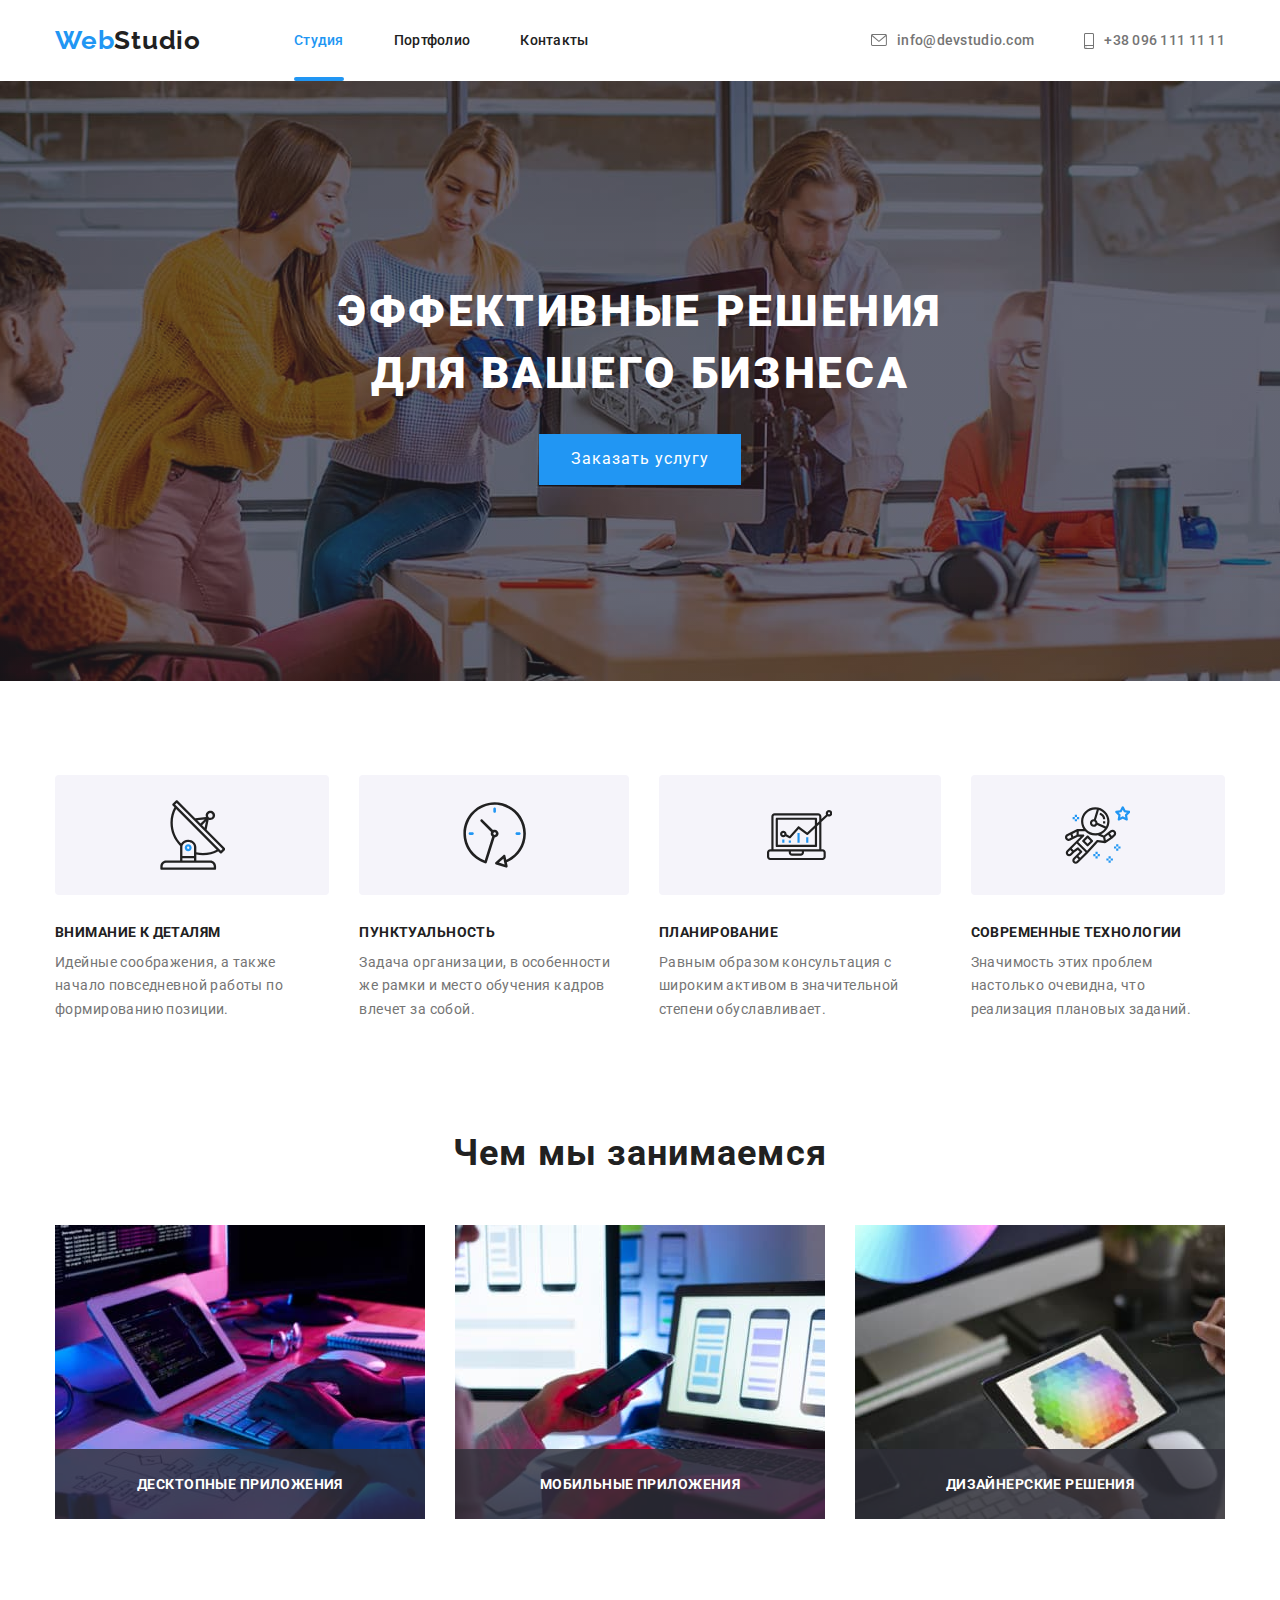
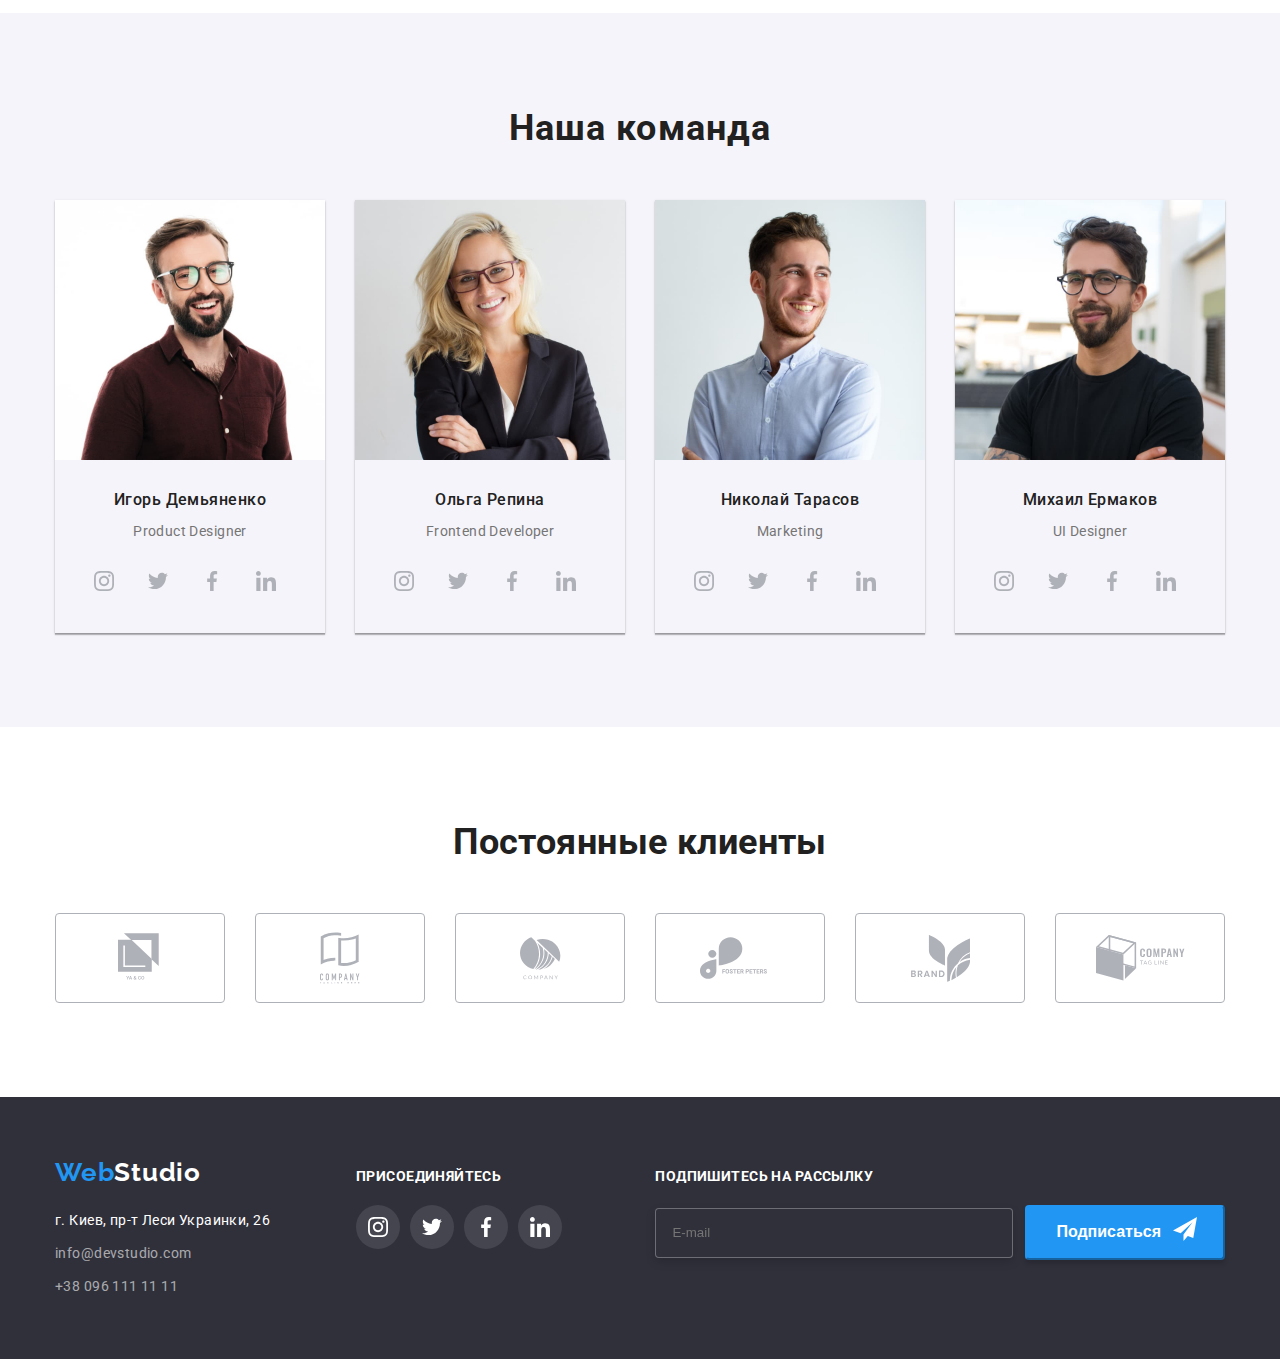
==== commit 0f08e803: "6" ====
--- a/index.html
+++ b/index.html
@@ -16,9 +16,9 @@
     <!--Шапка сторінки-->
     <header class="header">
         <div class="conteiner">
-            <nav class="nav-conteiner">
-                <a class="logo-header" href="/"><span class="logo-web">Web</span><span
-                        class="logo-studio">Studio</span></a>
+            <a class="logo-header" href="/"><span class="logo-web">Web</span><span
+                class="logo-studio">Studio</span></a>
+            <nav class="nav-conteiner">                
                 <ul class="nav-links site-nav">
                     <li class="item"><a class="link-header current " href="./index.html">Студия</a></li>
                     <li class="item"><a class="link-header" href="./Portfolio.html">Портфолио</a></li>
--- a/css/main.min.css
+++ b/css/main.min.css
@@ -1,2 +1,2 @@
-:root{--main-text-color: #212121;--secondary-text-color: #757575;--accent-text-color: #2196f3;--bgc-accent-text-color: #ffffff;--footer-addressbox-text-color: rgba(255, 255, 255, 0.6);--button-bgc: #2196f3;--main-bgc: #e5e5e5;--secondary-bgc: #f5f4fa;--accent-bgc: #2f303a;--header-bgc: #ffffff;--bgc: #2196f3;--checkbox-color: #212121;--icon-link: #afb1b8}body{background-color:var(--header-bgc);color:var(--main-text-color);font-family:"Roboto", sans-serif;font-size:14px;line-height:1.71;letter-spacing:0.03em;text-transform:none;margin:0}.visually-hidden{position:absolute;clip:rect(0 0 0 0);width:1px;height:1px;margin:-1px}li{list-style:none}a{text-decoration:none}h1,h2,h3,p{margin-top:0px;margin-bottom:0px}ul{margin:0;padding:0;list-style:none}.conteiner{display:-webkit-box;display:-ms-flexbox;display:flex;-webkit-box-align:center;-ms-flex-align:center;align-items:center;width:1200px;padding-left:15px;padding-right:15px;margin-left:auto;margin-right:auto}.header{display:block;padding-top:25px;padding-bottom:25px}.nav-conteiner{display:-webkit-box;display:-ms-flexbox;display:flex;-webkit-box-align:center;-ms-flex-align:center;align-items:center}.logo-header{font-family:"Raleway";font-style:normal;font-weight:700;font-size:26px;line-height:1.2;letter-spacing:0.03em;margin-right:93px;margin-left:0px}.logo-web{color:var(--accent-text-color)}.logo-studio{color:var(--main-text-color)}.nav-links{display:-webkit-box;display:-ms-flexbox;display:flex}.nav-links>.item:not(:last-child){margin-right:50px}.site-nav.link-header.current{color:var(--accent-text-color)}.link-header{color:var(--main-text-color);font-style:normal;font-weight:500;font-size:14px;line-height:1.14;letter-spacing:0.02em;position:relative;padding:33px 0}.link-header:hover,.link-header:focus{color:var(--accent-text-color)}.link-contacts{color:var(--secondary-text-color);font-weight:500;font-size:14px;line-height:1.1;letter-spacing:0.02em;display:-webkit-box;display:-ms-flexbox;display:flex;-webkit-box-align:center;-ms-flex-align:center;align-items:center}.link-header::after{content:"";position:absolute;bottom:0;left:0;display:block;width:100%;height:4px;border-radius:2px;background-color:var(--button-bgc);opacity:0;-webkit-transition:all 250ms cubic-bezier(0.4, 0, 0.2, 1);transition:all 250ms cubic-bezier(0.4, 0, 0.2, 1)}.current.link-header::after{opacity:1}.link-contacts:hover,.link-contacts:focus{color:var(--accent-text-color);-webkit-transition:all 250ms cubic-bezier(0.4, 0, 0.2, 1);transition:all 250ms cubic-bezier(0.4, 0, 0.2, 1)}.link-header.current{color:var(--accent-text-color)}.contacts{display:-webkit-box;display:-ms-flexbox;display:flex;margin-left:auto}.item-contacts:not(:last-child){margin-right:50px}.portfolio-header{border-bottom:1px solid #ececec;display:block}.mailto-icon{width:16px;height:12px;margin-right:10px;fill:currentColor}.icon-tell{width:10px;height:16px;margin-right:10px;fill:currentColor}.hero-conteiner{margin:0 auto;max-width:1600px}.hero{background:var(--accent-bgc);padding:0}.hero .hero-conteiner{background-image:-webkit-gradient(linear, right bottom, left top, from(rgba(47,48,58,0.4)), to(rgba(47,48,58,0.4))),url(../img/Герой.jpg);background-image:linear-gradient(to top left, rgba(47,48,58,0.4), rgba(47,48,58,0.4)),url(../img/Герой.jpg);background-position:center;height:600px;padding:200px}.heading-conteiner{width:695px;text-align:center;margin:0 auto}.hero-main{color:var(--bgc-accent-text-color);font-style:normal;font-weight:900;font-size:44px;line-height:1.4;letter-spacing:0.06em;text-transform:uppercase;margin-bottom:30px}.button{background-color:var(--button-bgc);color:var(--bgc-accent-text-color);border-color:var(--button-bgc);font-family:inherit;font-style:normal;font:weight 700;font-size:16px;line-height:1.9;-webkit-box-align:center;-ms-flex-align:center;align-items:center;letter-spacing:0.06em;border-style:none;padding-top:10px;padding-right:32px;padding-bottom:10px;padding-left:32px;outline-color:var(--bgc);cursor:pointer}.advantage{padding-top:94px}.advantage-list{display:-webkit-box;display:-ms-flexbox;display:flex;padding-left:0}.advantage-title{margin-top:30px;padding:0;margin-bottom:10px}.advantage-item{width:calc((100%-90px) / 4);margin-right:30px}.advantage-item:nth-child(4n){margin-right:0}.advantage-essence{padding:0;margin:0}.icon-advantage{width:65.32px;height:70px}.icon-conteiner{background:var(--secondary-bgc);border-radius:4px;display:-webkit-box;display:-ms-flexbox;display:flex;-webkit-box-pack:center;-ms-flex-pack:center;justify-content:center;padding-top:25px;padding-bottom:25px}.conteiner-work{padding-top:94px;padding-bottom:94px;display:block}.work{color:var(--main-text-color);text-align:center;font-style:normal;font-weight:700;font-size:36px;line-height:1.2;letter-spacing:0.03em;margin-bottom:50px;display:block}.conteiner-img{display:block}.conteiner-list{display:-webkit-box;display:-ms-flexbox;display:flex;margin-top:0;margin-bottom:0}.conteiner-item:not(:last-child){margin-right:30px}.product-actions{position:relative}.product-actions>.example{position:absolute;font-style:normal;font-weight:bold;font-size:14px;line-height:16px;text-align:center;letter-spacing:0.03em;text-transform:uppercase;color:var(--bgc-accent-text-color);padding:27px 0;width:100%;height:70px;background:rgba(47,48,58,0.8);bottom:0;right:0;margin:0}.img-example{display:block}.team{background:var(--secondary-bgc);padding-top:94px;padding-bottom:94px}.our-team{color:var(--main-text-color);font-style:normal;font-weight:700;font-size:36px;line-height:1.2;text-align:center;letter-spacing:0.03em}h3{color:var(--main-text-color);font-weight:700;font-size:14px;line-height:1.1;letter-spacing:0.03em;text-transform:uppercase}.text{color:var(--secondary-text-color);font-style:normal;font-weight:400;font-size:14px;line-height:1.7;letter-spacing:0.03em;padding-bottom:16px}.team-hero{background:url(4853.jpg);border-radius:0px;text-align:center}.name{font-style:normal;font-weight:500;font-size:16px;line-height:1.2;text-align:center;letter-spacing:0.03em;text-transform:capitalize;margin-bottom:10px}.workers{display:block;width:1200px;padding-left:15px;padding-right:15px;margin-left:auto;margin-right:auto}.our-team-hidden{display:block;margin-bottom:50px}.team-list{display:-webkit-box;display:-ms-flexbox;display:flex}.team-hero:not(:last-child){margin-right:30px}*{-webkit-box-sizing:border-box;box-sizing:border-box}.foto{display:block;max-width:100%;height:auto;margin-bottom:30px}.team-hero{width:270px;margin-left:auto;margin-right:auto;background:var(--bgc-accent-text-color);-webkit-box-shadow:0px 1px 3px rgba(0,0,0,0.12),0px 1px 1px rgba(0,0,0,0.14),0px 2px 1px rgba(0,0,0,0.2);box-shadow:0px 1px 3px rgba(0,0,0,0.12),0px 1px 1px rgba(0,0,0,0.14),0px 2px 1px rgba(0,0,0,0.2);border-radius:0px 0px 4px 4px}.card.flex-start-aligned{-webkit-box-align:start;-ms-flex-align:start;align-items:flex-start}.team-icons{display:-webkit-inline-box;display:-ms-inline-flexbox;display:inline-flex;-webkit-box-pack:center;-ms-flex-pack:center;justify-content:center}.icon-network{width:20px;height:20px;fill:currentColor}.icon-link{display:-webkit-inline-box;display:-ms-inline-flexbox;display:inline-flex;width:44px;height:44px;border-radius:50%;-webkit-box-align:center;-ms-flex-align:center;align-items:center;background-position:center;-webkit-box-pack:center;-ms-flex-pack:center;justify-content:center;color:var(--icon-link);margin-right:10px}.icon-link:hover,.icon-link:focus{background-color:var(--accent-text-color);color:var(--bgc-accent-text-color);-webkit-transition:all 250ms cubic-bezier(0.4, 0, 0.2, 1);transition:all 250ms cubic-bezier(0.4, 0, 0.2, 1)}.network-conteiner{padding-bottom:30px;display:-webkit-box;display:-ms-flexbox;display:flex;-webkit-box-pack:center;-ms-flex-pack:center;justify-content:center}.clients{padding-top:94px;padding-bottom:94px}.client-title{font-weight:700;font-size:36px;line-height:1.17;text-align:center}.conteiner-client{display:block}.client-list{display:-webkit-box;display:-ms-flexbox;display:flex;-webkit-box-pack:justify;-ms-flex-pack:justify;justify-content:space-between;-webkit-box-align:center;-ms-flex-align:center;align-items:center;margin-top:50px}.client-link{display:-webkit-inline-box;display:-ms-inline-flexbox;display:inline-flex;-webkit-box-pack:center;-ms-flex-pack:center;justify-content:center;-webkit-box-align:center;-ms-flex-align:center;align-items:center;width:170px;height:90px;border:1px solid var(--icon-link);border-radius:4px;fill:var(--icon-link)}.client-link:hover,.logotype:hover,.client-link:focus,.logotype:focus{border-color:1px solid var(--button-bgc);color:var(--button-bgc);outline:none;fill:var(--button-bgc);-webkit-transition:all 250ms cubic-bezier(0.4, 0, 0.2, 1);transition:all 250ms cubic-bezier(0.4, 0, 0.2, 1)}.footer{background-color:var(--accent-bgc);font-size:14px;line-height:1.7;padding-top:60px;padding-bottom:60px}.conteiner-footer{display:block}.logo{color:var(--bgc-accent-text-color)}.logo-footer{font-family:"Raleway";font-style:normal;font-weight:700;font-size:26px;line-height:1.2;letter-spacing:0.03em;margin-bottom:20px}.address{color:var(--bgc-accent-text-color);font-style:normal;font-weight:400;font-size:14px;line-height:1.7;letter-spacing:0.03em;margin-top:20px;margin-bottom:9px;text-decoration:none}.address:last-child{margin-bottom:0}.link-footer{color:var(--footer-addressbox-text-color);font-style:normal;font-weight:400;font-size:14px;line-height:1.7;letter-spacing:0.03em}.mailto{margin-bottom:9px}.conteiner-join{display:block;-webkit-box-pack:center;-ms-flex-pack:center;justify-content:center}.conteiner-logo{width:231px;margin-right:70px;padding:0}.joim-item{display:-webkit-box;display:-ms-flexbox;display:flex}.join-tatile{font-weight:700;font-size:14px;line-height:1.14;letter-spacing:0.03em;text-transform:uppercase;color:var(--bgc-accent-text-color);margin-bottom:20px}.conteiner-footer{display:-webkit-box;display:-ms-flexbox;display:flex;-webkit-box-align:baseline;-ms-flex-align:baseline;align-items:baseline}.icon-join{background-color:rgba(255,255,255,0.1);color:var(--bgc-accent-text-color)}.conteiner-sign{margin-left:auto}.imput-text{font-family:400px;width:358px;height:50px;padding-left:16px;border:1px solid rgba(255,255,255,0.3);-webkit-box-sizing:border-box;box-sizing:border-box;-webkit-filter:drop-shadow(0px 4px 4px rgba(0,0,0,0.15));filter:drop-shadow(0px 4px 4px rgba(0,0,0,0.15));border-radius:4px;background:var(--accent-bgc);-webkit-transition-property:border-color;transition-property:border-color;-webkit-transition-duration:250ms;transition-duration:250ms;-webkit-transition-timing-function:cubic-bezier(0.4, 0, 0.2, 1);transition-timing-function:cubic-bezier(0.4, 0, 0.2, 1);color:var(--bgc-accent-text-color)}.imput-text:focus{outline:none;border-color:var(--button-bgc)}.button-futter{background:var(--bgc);-webkit-box-shadow:0px 4px 4px rgba(0,0,0,0.15);box-shadow:0px 4px 4px rgba(0,0,0,0.15);border-radius:4px;padding-top:10px;padding-bottom:10px;padding-left:29px;padding-right:62px;cursor:pointer;border-color:var(--bgc);outline-color:var(--bgc)}.imput{margin-right:12px}.button-sign{position:relative;cursor:pointer}.icon-fotter{position:absolute;left:148px;top:0;-webkit-transform:translateY(50%);transform:translateY(50%);fill:var(--bgc-accent-text-color)}.sign{padding:0;font-style:normal;font-weight:700;font-size:16px;line-height:1.9;color:var(--bgc-accent-text-color)}.form{display:-webkit-box;display:-ms-flexbox;display:flex;-webkit-box-align:baseline;-ms-flex-align:baseline;align-items:baseline}.conteiner-button{margin-left:auto;margin-right:auto}.main-button{display:-webkit-box;display:-ms-flexbox;display:flex;margin-left:auto;margin-right:auto;padding-bottom:50px}.button-item:not(:last-child){margin-right:8px}.button-portfolio{font-family:inherit;padding-left:22px;padding-right:22px;padding-top:8px;padding-bottom:8px;border-radius:4px;font-style:normal;font-weight:500;font-size:16px;line-height:1.6;text-align:center;letter-spacing:0.03em;color:var(--main-text-color);border-style:none}.button-portfolio:hover,.button-portfolio:focus{color:var(--bgc-accent-text-color);background-color:var(--button-bgc);-webkit-transition:all 250ms cubic-bezier(0.4, 0, 0.2, 1);transition:all 250ms cubic-bezier(0.4, 0, 0.2, 1)}.text-portfolio{font-style:normal;font-weight:400;font-size:16px;line-height:1.9;color:var(--secondary-text-color)}.title{font-style:normal;font-weight:700;font-size:18px;line-height:2;letter-spacing:0.06em;color:var(--main-text-color)}.foto-list{-ms-flex-wrap:wrap;flex-wrap:wrap;display:-webkit-box;display:-ms-flexbox;display:flex;padding-bottom:94px}.foto-item{-ms-flex-preferred-size:calc(100%-60px)/3;flex-basis:calc(100%-60px)/3;border:1px solid #eeeeee;margin-right:30px;margin-bottom:30px;width:370px;-webkit-box-sizing:border-box;box-sizing:border-box}.link-portfolio:hover,.link-portfolio:focus{-webkit-box-shadow:0px 1px 1px rgba(0,0,0,0.12),0px 4px 4px rgba(0,0,0,0.06),1px 4px 6px rgba(0,0,0,0.16);box-shadow:0px 1px 1px rgba(0,0,0,0.12),0px 4px 4px rgba(0,0,0,0.06),1px 4px 6px rgba(0,0,0,0.16);outline:none;-webkit-transition:all 250ms cubic-bezier(0.4, 0, 0.2, 1);transition:all 250ms cubic-bezier(0.4, 0, 0.2, 1)}.link-portfolio{display:block;text-decoration:none}.foto-item:nth-child(3n){margin-right:0}.foto-item:nth-last-child(-n+3){margin-bottom:0}.conteiner-foto{width:1200px;padding-left:15px;padding-right:15px;margin-left:auto;margin-right:auto}.conteiner-text{padding:20px 24px}.logo-footer{font-family:"Raleway";font-style:500;font-weight:700;font-size:26px;line-height:1.2;letter-spacing:0.03em}.portfolio-main{padding-top:94px;padding-bottom:94px}.link-portfolio:hover .overlay,.link-portfolio:focus .overlay{-webkit-transform:translateY(0%);transform:translateY(0%)}.overlay{position:absolute;width:100%;height:100%;left:0;top:0;padding:63px 24px;background:rgba(33,150,243,0.9);-webkit-transform:translateY(100%);transform:translateY(100%);-webkit-transition:all 250ms cubic-bezier(0.4, 0, 0.2, 1);transition:all 250ms cubic-bezier(0.4, 0, 0.2, 1)}.overlay>p{color:var(--bgc-accent-text-color);font-size:18px}.overlay-conteiner{position:relative;overflow:hidden}.backdrop{position:fixed;top:0;left:0;right:0;bottom:0;background-color:rgba(0,0,0,0.2)}.modal{position:absolute;top:50%;left:50%;width:528px;height:581px;background-color:var(--bgc-accent-text-color);-webkit-box-shadow:0px 1px 3px rgba(0,0,0,0.12),0px 1px 1px rgba(0,0,0,0.14),0px 2px 1px rgba(0,0,0,0.2);box-shadow:0px 1px 3px rgba(0,0,0,0.12),0px 1px 1px rgba(0,0,0,0.14),0px 2px 1px rgba(0,0,0,0.2);border-radius:4px;-webkit-transform:translate(-50%, -50%) scale(1);transform:translate(-50%, -50%) scale(1);-webkit-transition-property:scale, -webkit-transform;transition-property:scale, -webkit-transform;transition-property:transform, scale;transition-property:transform, scale, -webkit-transform;-webkit-transition-duration:500ms;transition-duration:500ms;-webkit-transition-timing-function:cubic-bezier(0.4, 0, 0.2, 1);transition-timing-function:cubic-bezier(0.4, 0, 0.2, 1)}.is-hidden{opacity:0;pointer-events:none}.close{position:absolute;top:8px;right:8px;width:30px;height:30px;border-radius:50%;border:1px solid rgba(0,0,0,0.1);background:var(--bgc-accent-text-color);cursor:pointer;outline:none}.close-icon:focus,.close-icon:hover{fill:var(--bgc)}.modal-text{margin-bottom:12px;margin-top:40px;text-align:center;font-style:normal;font-weight:700px;font-size:20px;line-height:1.15;letter-spacing:0.03em;color:var(--main-text-color)}.form-conteiner{margin-left:40px;margin-right:40px;margin-bottom:20px}.imput-modal{width:100%;margin-bottom:10px;border:1px solid rgba(33,33,33,0.2);-webkit-box-sizing:border-box;box-sizing:border-box;border-radius:4px;padding-top:12px;padding-left:42px;padding-bottom:12px;-webkit-transition-property:fill;transition-property:fill;-webkit-transition-duration:250ms;transition-duration:250ms;-webkit-transition-timing-function:cubic-bezier(0.4, 0, 0.2, 1);transition-timing-function:cubic-bezier(0.4, 0, 0.2, 1)}.imput-conteiner{position:relative}.icon-modal{position:absolute;top:0;left:15px;-webkit-transform:translateY(65%);transform:translateY(65%);-webkit-transition-property:fill;transition-property:fill;-webkit-transition-duration:250ms;transition-duration:250ms;-webkit-transition-timing-function:cubic-bezier(0.4, 0, 0.2, 1);transition-timing-function:cubic-bezier(0.4, 0, 0.2, 1);width:18px;height:18px}.imput-modal:focus{border-color:var(--bgc);outline:none}.imput-modal:focus+.icon-modal{fill:var(--bgc)}.textarea{width:448px;height:120px;resize:none;border:1px solid rgba(33,33,33,0.2);-webkit-box-sizing:border-box;box-sizing:border-box;border-radius:4px;padding:12px 16px;margin-bottom:20px;-webkit-transition-property:fill;transition-property:fill;-webkit-transition-duration:250ms;transition-duration:250ms;-webkit-transition-timing-function:cubic-bezier(0.4, 0, 0.2, 1);transition-timing-function:cubic-bezier(0.4, 0, 0.2, 1)}.textarea::-webkit-input-placeholder{font-style:normal;font-weight:400px;font-size:12px;line-height:1.2;letter-spacing:0.01em;color:rgba(117,117,117,0.5)}.textarea:-ms-input-placeholder{font-style:normal;font-weight:400px;font-size:12px;line-height:1.2;letter-spacing:0.01em;color:rgba(117,117,117,0.5)}.textarea::-ms-input-placeholder{font-style:normal;font-weight:400px;font-size:12px;line-height:1.2;letter-spacing:0.01em;color:rgba(117,117,117,0.5)}.textarea::placeholder{font-style:normal;font-weight:400px;font-size:12px;line-height:1.2;letter-spacing:0.01em;color:rgba(117,117,117,0.5)}.textarea:focus{border:1px solid var(--bgc);border-radius:4px;outline:none}.label-checkbox{display:block;margin-bottom:31px;position:relative}.checkbox-icon{width:15px;height:15px;border:2px solid var(--checkbox-color);border-radius:2px;cursor:pointer;display:inline-block;position:absolute;left:12px;top:50%;-webkit-transform:translateY(-50%);transform:translateY(-50%)}.text-p{margin-left:37px}.old-checkbox:checked+.checkbox-icon{background-color:var(--button-bgc);border-color:var(--button-bgc);background-image:url(../img/Vector1.svg);background-size:contain;background-origin:border-box;fill:var(--bgc-accent-text-color);width:15px;height:15px;background-repeat:no-repeat}.text-checkbox{margin-left:31px}.button-modal{display:-webkit-box;display:-ms-flexbox;display:flex;-webkit-box-pack:center;-ms-flex-pack:center;justify-content:center}.button-submit{padding:10px 55px;background:var(--bgc);-webkit-box-shadow:0px 4px 4px rgba(0,0,0,0.15);box-shadow:0px 4px 4px rgba(0,0,0,0.15);border-radius:4px;border-color:var(--bgc);outline-color:var(--main-bgc);cursor:pointer}.name-text{font-style:normal;font-weight:400px;font-size:12px;line-height:1.2;letter-spacing:0.01em;color:var(--secondary-text-color);margin-bottom:4px}.agreement-link{-webkit-text-decoration-line:underline;text-decoration-line:underline;color:var(--accent-text-color)}
+body{background-color:#fff;color:#212121;font-family:"Roboto";font-size:14px;line-height:1.71;letter-spacing:0.03em;text-transform:none;margin:0}.visually-hidden{position:absolute;clip:rect(0 0 0 0);width:1px;height:1px;margin:-1px}li{list-style:none}a{text-decoration:none}h1,h2,h3,p{margin-top:0px;margin-bottom:0px}ul{margin:0;padding:0;list-style:none}.conteiner{display:-webkit-box;display:-ms-flexbox;display:flex;-webkit-box-align:center;-ms-flex-align:center;align-items:center;width:1200px;padding-left:15px;padding-right:15px;margin-left:auto;margin-right:auto}.conteiner{display:-webkit-box;display:-ms-flexbox;display:flex;-webkit-box-align:center;-ms-flex-align:center;align-items:center;width:1200px;padding-left:15px;padding-right:15px;margin-left:auto;margin-right:auto}*{-webkit-box-sizing:border-box;box-sizing:border-box}.header{display:block;padding-top:25px;padding-bottom:25px}.logo-header{font-family:"Raleway";font-style:normal;font-weight:700;font-size:26px;line-height:1.2;letter-spacing:0.03em;margin-right:93px;margin-left:0px}.logo-web{color:#2196f3}.logo-studio{color:#212121}.nav-conteiner{display:-webkit-box;display:-ms-flexbox;display:flex;-webkit-box-align:center;-ms-flex-align:center;align-items:center}.nav-links{display:-webkit-box;display:-ms-flexbox;display:flex}.nav-links>.item:not(:last-child){margin-right:50px}.site-nav.link-header.current{color:#2196f3}.link-header{color:#212121;font-style:normal;font-weight:500;font-size:14px;line-height:1.14;letter-spacing:0.02em;position:relative;padding:33px 0}.link-header:hover,.link-header:focus{color:#2196f3}.link-header::after{content:"";position:absolute;bottom:0;left:0;display:block;width:100%;height:4px;border-radius:2px;background-color:#2196f3;opacity:0;-webkit-transition:all 250ms cubic-bezier(0.4, 0, 0.2, 1);transition:all 250ms cubic-bezier(0.4, 0, 0.2, 1)}.link-header.current{color:#2196f3}.link-contacts{color:#757575;font-weight:500;font-size:14px;line-height:1.1;letter-spacing:0.02em;display:-webkit-box;display:-ms-flexbox;display:flex;-webkit-box-align:center;-ms-flex-align:center;align-items:center}.link-contacts:hover,.link-contacts:focus{color:#2196f3;-webkit-transition:all 250ms cubic-bezier(0.4, 0, 0.2, 1);transition:all 250ms cubic-bezier(0.4, 0, 0.2, 1)}.current.link-header::after{opacity:1}.contacts{display:-webkit-box;display:-ms-flexbox;display:flex;margin-left:auto}.contacts .item-contacts:not(:last-child){margin-right:50px}.contacts .mailto-icon{width:16px;height:12px;margin-right:10px;fill:currentColor}.contacts .icon-tell{width:10px;height:16px;margin-right:10px;fill:currentColor}.hero-conteiner{margin:0 auto;max-width:1600px}.hero{background:#2f303a;padding:0}.hero .hero-conteiner{background-image:-webkit-gradient(linear, right bottom, left top, from(rgba(47,48,58,0.4)), to(rgba(47,48,58,0.4))),url(../img/Герой.jpg);background-image:linear-gradient(to top left, rgba(47,48,58,0.4), rgba(47,48,58,0.4)),url(../img/Герой.jpg);background-position:center;height:600px;padding:200px}.heading-conteiner{width:695px;text-align:center;margin:0 auto}.hero-main{color:#fff;font-style:normal;font-weight:900;font-size:44px;line-height:1.4;letter-spacing:0.06em;text-transform:uppercase;margin-bottom:30px}.button{background-color:#2196f3;color:#fff;border-color:#2196f3;font-family:inherit;font-style:normal;font:weight 700;font-size:16px;line-height:1.9;-webkit-box-align:center;-ms-flex-align:center;align-items:center;letter-spacing:0.06em;border-style:none;padding-top:10px;padding-right:32px;padding-bottom:10px;padding-left:32px;outline-color:#2196f3;cursor:pointer}.advantage{padding-top:94px}.advantage-list{display:-webkit-box;display:-ms-flexbox;display:flex;padding-left:0}.advantage-title{margin-top:30px;padding:0;margin-bottom:10px}.advantage-item{width:calc((100%-90px) / 4);margin-right:30px}.advantage-item:nth-child(4n){margin-right:0}.advantage-essence{padding:0;margin:0}.icon-advantage{width:65.32px;height:70px}.icon-conteiner{background:#f5f4fa;border-radius:4px;display:-webkit-box;display:-ms-flexbox;display:flex;-webkit-box-pack:center;-ms-flex-pack:center;justify-content:center;padding-top:25px;padding-bottom:25px}.conteiner-work{padding-top:94px;padding-bottom:94px;display:block}.work{color:#212121;text-align:center;font-style:normal;font-weight:700;font-size:36px;line-height:1.2;letter-spacing:0.03em;margin-bottom:50px;display:block}.conteiner-img{display:block}.conteiner-list{display:-webkit-box;display:-ms-flexbox;display:flex;margin-top:0;margin-bottom:0}.conteiner-item:not(:last-child){margin-right:30px}.product-actions{position:relative}.product-actions>.example{position:absolute;font-style:normal;font-weight:bold;font-size:14px;line-height:16px;text-align:center;letter-spacing:0.03em;text-transform:uppercase;color:#fff;padding:27px 0;width:100%;height:70px;background:rgba(47,48,58,0.8);bottom:0;right:0;margin:0}.img-example{display:block}.team{background:#f5f4fa;padding-top:94px;padding-bottom:94px}.our-team{color:#212121;font-style:normal;font-weight:700;font-size:36px;line-height:1.2;text-align:center;letter-spacing:0.03em}h3{color:#212121;font-weight:700;font-size:14px;line-height:1.1;letter-spacing:0.03em;text-transform:uppercase}.text{color:#757575;font-style:normal;font-weight:400;font-size:14px;line-height:1.7;letter-spacing:0.03em;padding-bottom:16px}.team-hero{width:270px;margin-left:auto;margin-right:auto;background:#fff;-webkit-box-shadow:0px 1px 3px rgba(0,0,0,0.12),0px 1px 1px rgba(0,0,0,0.14),0px 2px 1px rgba(0,0,0,0.2);box-shadow:0px 1px 3px rgba(0,0,0,0.12),0px 1px 1px rgba(0,0,0,0.14),0px 2px 1px rgba(0,0,0,0.2);border-radius:0px 0px 4px 4px;background:url(4853.jpg);border-radius:0px;text-align:center}.team-hero:not(:last-child){margin-right:30px}.name{font-style:normal;font-weight:500;font-size:16px;line-height:1.2;text-align:center;letter-spacing:0.03em;text-transform:capitalize;margin-bottom:10px}.workers{display:block;width:1200px;padding-left:15px;padding-right:15px;margin-left:auto;margin-right:auto}.our-team-hidden{display:block;margin-bottom:50px}.team-list{display:-webkit-box;display:-ms-flexbox;display:flex}.foto{display:block;max-width:100%;height:auto;margin-bottom:30px}.card.flex-start-aligned{-webkit-box-align:start;-ms-flex-align:start;align-items:flex-start}.team-icons{display:-webkit-inline-box;display:-ms-inline-flexbox;display:inline-flex;-webkit-box-pack:center;-ms-flex-pack:center;justify-content:center}.icon-network{width:20px;height:20px;fill:currentColor}.icon-link{display:-webkit-inline-box;display:-ms-inline-flexbox;display:inline-flex;width:44px;height:44px;border-radius:50%;-webkit-box-align:center;-ms-flex-align:center;align-items:center;background-position:center;-webkit-box-pack:center;-ms-flex-pack:center;justify-content:center;color:#afb1b8;margin-right:10px}.icon-link:hover,.icon-link:focus{background-color:#2196f3;color:#fff;-webkit-transition:all 250ms cubic-bezier(0.4, 0, 0.2, 1);transition:all 250ms cubic-bezier(0.4, 0, 0.2, 1)}.network-conteiner{padding-bottom:30px;display:-webkit-box;display:-ms-flexbox;display:flex;-webkit-box-pack:center;-ms-flex-pack:center;justify-content:center}.portfolio-header{border-bottom:1px solid #ececec;display:block}.clients{padding-top:94px;padding-bottom:94px}.client-title{font-weight:700;font-size:36px;line-height:1.17;text-align:center}.conteiner-client{display:block}.client-list{display:-webkit-box;display:-ms-flexbox;display:flex;-webkit-box-pack:justify;-ms-flex-pack:justify;justify-content:space-between;-webkit-box-align:center;-ms-flex-align:center;align-items:center;margin-top:50px}.client-link{display:-webkit-inline-box;display:-ms-inline-flexbox;display:inline-flex;-webkit-box-pack:center;-ms-flex-pack:center;justify-content:center;-webkit-box-align:center;-ms-flex-align:center;align-items:center;width:170px;height:90px;border:1px solid #afb1b8;border-radius:4px;fill:#afb1b8}.client-link:hover,.logotype:hover,.client-link:focus,.logotype:focus{border-color:1px solid #2196f3;color:#2196f3;outline:none;fill:#2196f3;-webkit-transition:all 250ms cubic-bezier(0.4, 0, 0.2, 1);transition:all 250ms cubic-bezier(0.4, 0, 0.2, 1)}.footer{background-color:#2f303a;font-size:14px;line-height:1.7;padding-top:60px;padding-bottom:60px}.conteiner-footer{display:block}.logo{color:#fff}.logo-footer{font-family:"Raleway";font-style:normal;font-weight:700;font-size:26px;line-height:1.2;letter-spacing:0.03em;margin-bottom:20px}.address{color:#fff;font-style:normal;font-weight:400;font-size:14px;line-height:1.7;letter-spacing:0.03em;margin-top:20px;margin-bottom:9px;text-decoration:none}.address:last-child{margin-bottom:0}.link-footer{color:rgba(255,255,255,0.6);font-style:normal;font-weight:400;font-size:14px;line-height:1.7;letter-spacing:0.03em}.mailto{margin-bottom:9px}.conteiner-join{display:block;-webkit-box-pack:center;-ms-flex-pack:center;justify-content:center}.conteiner-logo{width:231px;margin-right:70px;padding:0}.joim-item{display:-webkit-box;display:-ms-flexbox;display:flex}.join-tatile{font-weight:700;font-size:14px;line-height:1.14;letter-spacing:0.03em;text-transform:uppercase;color:#fff;margin-bottom:20px}.conteiner-footer{display:-webkit-box;display:-ms-flexbox;display:flex;-webkit-box-align:baseline;-ms-flex-align:baseline;align-items:baseline}.icon-join{background-color:rgba(255,255,255,0.1);color:#fff}.conteiner-sign{margin-left:auto}.imput-text{font-family:400px;width:358px;height:50px;padding-left:16px;border:1px solid rgba(255,255,255,0.3);-webkit-box-sizing:border-box;box-sizing:border-box;-webkit-filter:drop-shadow(0px 4px 4px rgba(0,0,0,0.15));filter:drop-shadow(0px 4px 4px rgba(0,0,0,0.15));border-radius:4px;background:#2f303a;-webkit-transition-property:border-color;transition-property:border-color;-webkit-transition-duration:250ms;transition-duration:250ms;-webkit-transition-timing-function:cubic-bezier(0.4, 0, 0.2, 1);transition-timing-function:cubic-bezier(0.4, 0, 0.2, 1);color:#fff}.imput-text:focus{outline:none;border-color:#2196f3}.button-futter{background:#2196f3;-webkit-box-shadow:0px 4px 4px rgba(0,0,0,0.15);box-shadow:0px 4px 4px rgba(0,0,0,0.15);border-radius:4px;padding-top:10px;padding-bottom:10px;padding-left:29px;padding-right:62px;cursor:pointer;border-color:#2196f3;outline-color:#2196f3}.imput{margin-right:12px}.button-sign{position:relative;cursor:pointer}.icon-fotter{position:absolute;left:148px;top:0;-webkit-transform:translateY(50%);transform:translateY(50%);fill:#fff}.sign{padding:0;font-style:normal;font-weight:700;font-size:16px;line-height:1.9;color:#fff}.form{display:-webkit-box;display:-ms-flexbox;display:flex;-webkit-box-align:baseline;-ms-flex-align:baseline;align-items:baseline}.conteiner-button{margin-left:auto;margin-right:auto}.main-button{display:-webkit-box;display:-ms-flexbox;display:flex;margin-left:auto;margin-right:auto;padding-bottom:50px}.button-item:not(:last-child){margin-right:8px}.button-portfolio{font-family:inherit;padding-left:22px;padding-right:22px;padding-top:8px;padding-bottom:8px;border-radius:4px;font-style:normal;font-weight:500;font-size:16px;line-height:1.6;text-align:center;letter-spacing:0.03em;color:#212121;border-style:none}.button-portfolio:hover,.button-portfolio:focus{color:#fff;background-color:#2196f3;-webkit-transition:all 250ms cubic-bezier(0.4, 0, 0.2, 1);transition:all 250ms cubic-bezier(0.4, 0, 0.2, 1)}.text-portfolio{font-style:normal;font-weight:400;font-size:16px;line-height:1.9;color:#757575}.title{font-style:normal;font-weight:700;font-size:18px;line-height:2;letter-spacing:0.06em;color:#212121}.foto-list{-ms-flex-wrap:wrap;flex-wrap:wrap;display:-webkit-box;display:-ms-flexbox;display:flex;padding-bottom:94px}.foto-item{-ms-flex-preferred-size:calc(100%-60px)/3;flex-basis:calc(100%-60px)/3;border:1px solid #eeeeee;margin-right:30px;margin-bottom:30px;width:370px;-webkit-box-sizing:border-box;box-sizing:border-box}.link-portfolio:hover,.link-portfolio:focus{-webkit-box-shadow:0px 1px 1px rgba(0,0,0,0.12),0px 4px 4px rgba(0,0,0,0.06),1px 4px 6px rgba(0,0,0,0.16);box-shadow:0px 1px 1px rgba(0,0,0,0.12),0px 4px 4px rgba(0,0,0,0.06),1px 4px 6px rgba(0,0,0,0.16);outline:none;-webkit-transition:all 250ms cubic-bezier(0.4, 0, 0.2, 1);transition:all 250ms cubic-bezier(0.4, 0, 0.2, 1)}.link-portfolio{display:block;text-decoration:none}.foto-item:nth-child(3n){margin-right:0}.foto-item:nth-last-child(-n+3){margin-bottom:0}.conteiner-foto{width:1200px;padding-left:15px;padding-right:15px;margin-left:auto;margin-right:auto}.conteiner-text{padding:20px 24px}.logo-footer{font-family:"Raleway";font-style:500;font-weight:700;font-size:26px;line-height:1.2;letter-spacing:0.03em}.portfolio-main{padding-top:94px;padding-bottom:94px}.link-portfolio:hover .overlay,.link-portfolio:focus .overlay{-webkit-transform:translateY(0%);transform:translateY(0%)}.overlay{position:absolute;width:100%;height:100%;left:0;top:0;padding:63px 24px;background:rgba(33,150,243,0.9);-webkit-transform:translateY(100%);transform:translateY(100%);-webkit-transition:all 250ms cubic-bezier(0.4, 0, 0.2, 1);transition:all 250ms cubic-bezier(0.4, 0, 0.2, 1)}.overlay>p{color:#fff;font-size:18px}.overlay-conteiner{position:relative;overflow:hidden}.backdrop{position:fixed;top:0;left:0;right:0;bottom:0;background-color:rgba(0,0,0,0.2)}.modal{position:absolute;top:50%;left:50%;width:528px;height:581px;background-color:#fff;-webkit-box-shadow:0px 1px 3px rgba(0,0,0,0.12),0px 1px 1px rgba(0,0,0,0.14),0px 2px 1px rgba(0,0,0,0.2);box-shadow:0px 1px 3px rgba(0,0,0,0.12),0px 1px 1px rgba(0,0,0,0.14),0px 2px 1px rgba(0,0,0,0.2);border-radius:4px;-webkit-transform:translate(-50%, -50%) scale(1);transform:translate(-50%, -50%) scale(1);-webkit-transition-property:scale, -webkit-transform;transition-property:scale, -webkit-transform;transition-property:transform, scale;transition-property:transform, scale, -webkit-transform;-webkit-transition-duration:500ms;transition-duration:500ms;-webkit-transition-timing-function:cubic-bezier(0.4, 0, 0.2, 1);transition-timing-function:cubic-bezier(0.4, 0, 0.2, 1)}.is-hidden{opacity:0;pointer-events:none}.close{position:absolute;top:8px;right:8px;width:30px;height:30px;border-radius:50%;border:1px solid rgba(0,0,0,0.1);background:#fff;cursor:pointer;outline:none}.close-icon:focus,.close-icon:hover{fill:#2196f3}.modal-text{margin-bottom:12px;margin-top:40px;text-align:center;font-style:normal;font-weight:700px;font-size:20px;line-height:1.15;letter-spacing:0.03em;color:#212121}.form-conteiner{margin-left:40px;margin-right:40px;margin-bottom:20px}.imput-modal{width:100%;margin-bottom:10px;border:1px solid rgba(33,33,33,0.2);-webkit-box-sizing:border-box;box-sizing:border-box;border-radius:4px;padding-top:12px;padding-left:42px;padding-bottom:12px;-webkit-transition-property:fill;transition-property:fill;-webkit-transition-duration:250ms;transition-duration:250ms;-webkit-transition-timing-function:cubic-bezier(0.4, 0, 0.2, 1);transition-timing-function:cubic-bezier(0.4, 0, 0.2, 1)}.imput-conteiner{position:relative}.icon-modal{position:absolute;top:0;left:15px;-webkit-transform:translateY(65%);transform:translateY(65%);-webkit-transition-property:fill;transition-property:fill;-webkit-transition-duration:250ms;transition-duration:250ms;-webkit-transition-timing-function:cubic-bezier(0.4, 0, 0.2, 1);transition-timing-function:cubic-bezier(0.4, 0, 0.2, 1);width:18px;height:18px}.imput-modal:focus{border-color:#2196f3;outline:none}.imput-modal:focus+.icon-modal{fill:#2196f3}.textarea{width:448px;height:120px;resize:none;border:1px solid rgba(33,33,33,0.2);-webkit-box-sizing:border-box;box-sizing:border-box;border-radius:4px;padding:12px 16px;margin-bottom:20px;-webkit-transition-property:fill;transition-property:fill;-webkit-transition-duration:250ms;transition-duration:250ms;-webkit-transition-timing-function:cubic-bezier(0.4, 0, 0.2, 1);transition-timing-function:cubic-bezier(0.4, 0, 0.2, 1)}.textarea::-webkit-input-placeholder{font-style:normal;font-weight:400px;font-size:12px;line-height:1.2;letter-spacing:0.01em;color:rgba(117,117,117,0.5)}.textarea:-ms-input-placeholder{font-style:normal;font-weight:400px;font-size:12px;line-height:1.2;letter-spacing:0.01em;color:rgba(117,117,117,0.5)}.textarea::-ms-input-placeholder{font-style:normal;font-weight:400px;font-size:12px;line-height:1.2;letter-spacing:0.01em;color:rgba(117,117,117,0.5)}.textarea::placeholder{font-style:normal;font-weight:400px;font-size:12px;line-height:1.2;letter-spacing:0.01em;color:rgba(117,117,117,0.5)}.textarea:focus{border:1px solid #2196f3;border-radius:4px;outline:none}.label-checkbox{display:block;margin-bottom:31px;position:relative}.checkbox-icon{width:15px;height:15px;border:2px solid #212121;border-radius:2px;cursor:pointer;display:inline-block;position:absolute;left:12px;top:50%;-webkit-transform:translateY(-50%);transform:translateY(-50%)}.text-p{margin-left:37px}.old-checkbox:checked+.checkbox-icon{background-color:#2196f3;border-color:#2196f3;background-image:url(../img/Vector1.svg);background-size:contain;background-origin:border-box;fill:#fff;width:15px;height:15px;background-repeat:no-repeat}.text-checkbox{margin-left:31px}.button-modal{display:-webkit-box;display:-ms-flexbox;display:flex;-webkit-box-pack:center;-ms-flex-pack:center;justify-content:center}.button-submit{padding:10px 55px;background:#2196f3;-webkit-box-shadow:0px 4px 4px rgba(0,0,0,0.15);box-shadow:0px 4px 4px rgba(0,0,0,0.15);border-radius:4px;border-color:#2196f3;outline-color:#e5e5e5;cursor:pointer}.name-text{font-style:normal;font-weight:400px;font-size:12px;line-height:1.2;letter-spacing:0.01em;color:#757575;margin-bottom:4px}.agreement-link{-webkit-text-decoration-line:underline;text-decoration-line:underline;color:#2196f3}
 /*# sourceMappingURL=main.min.css.map */